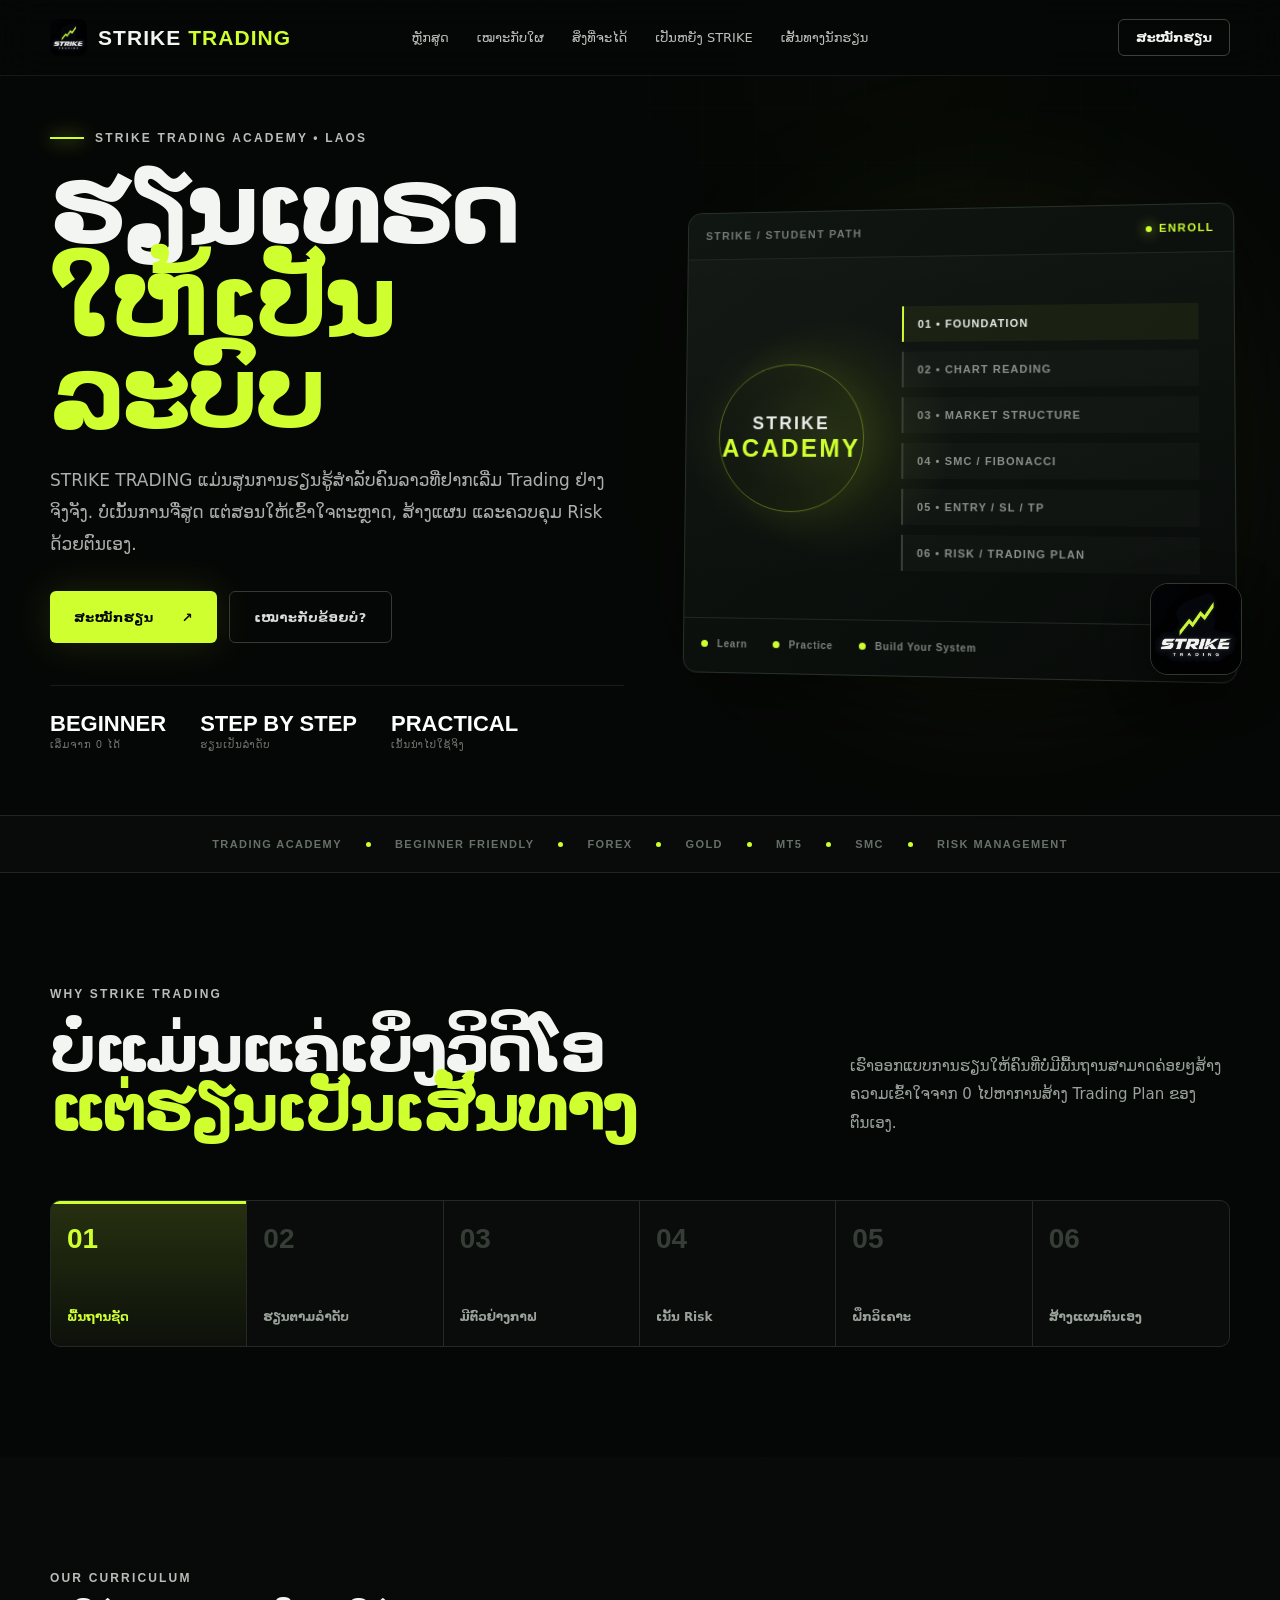
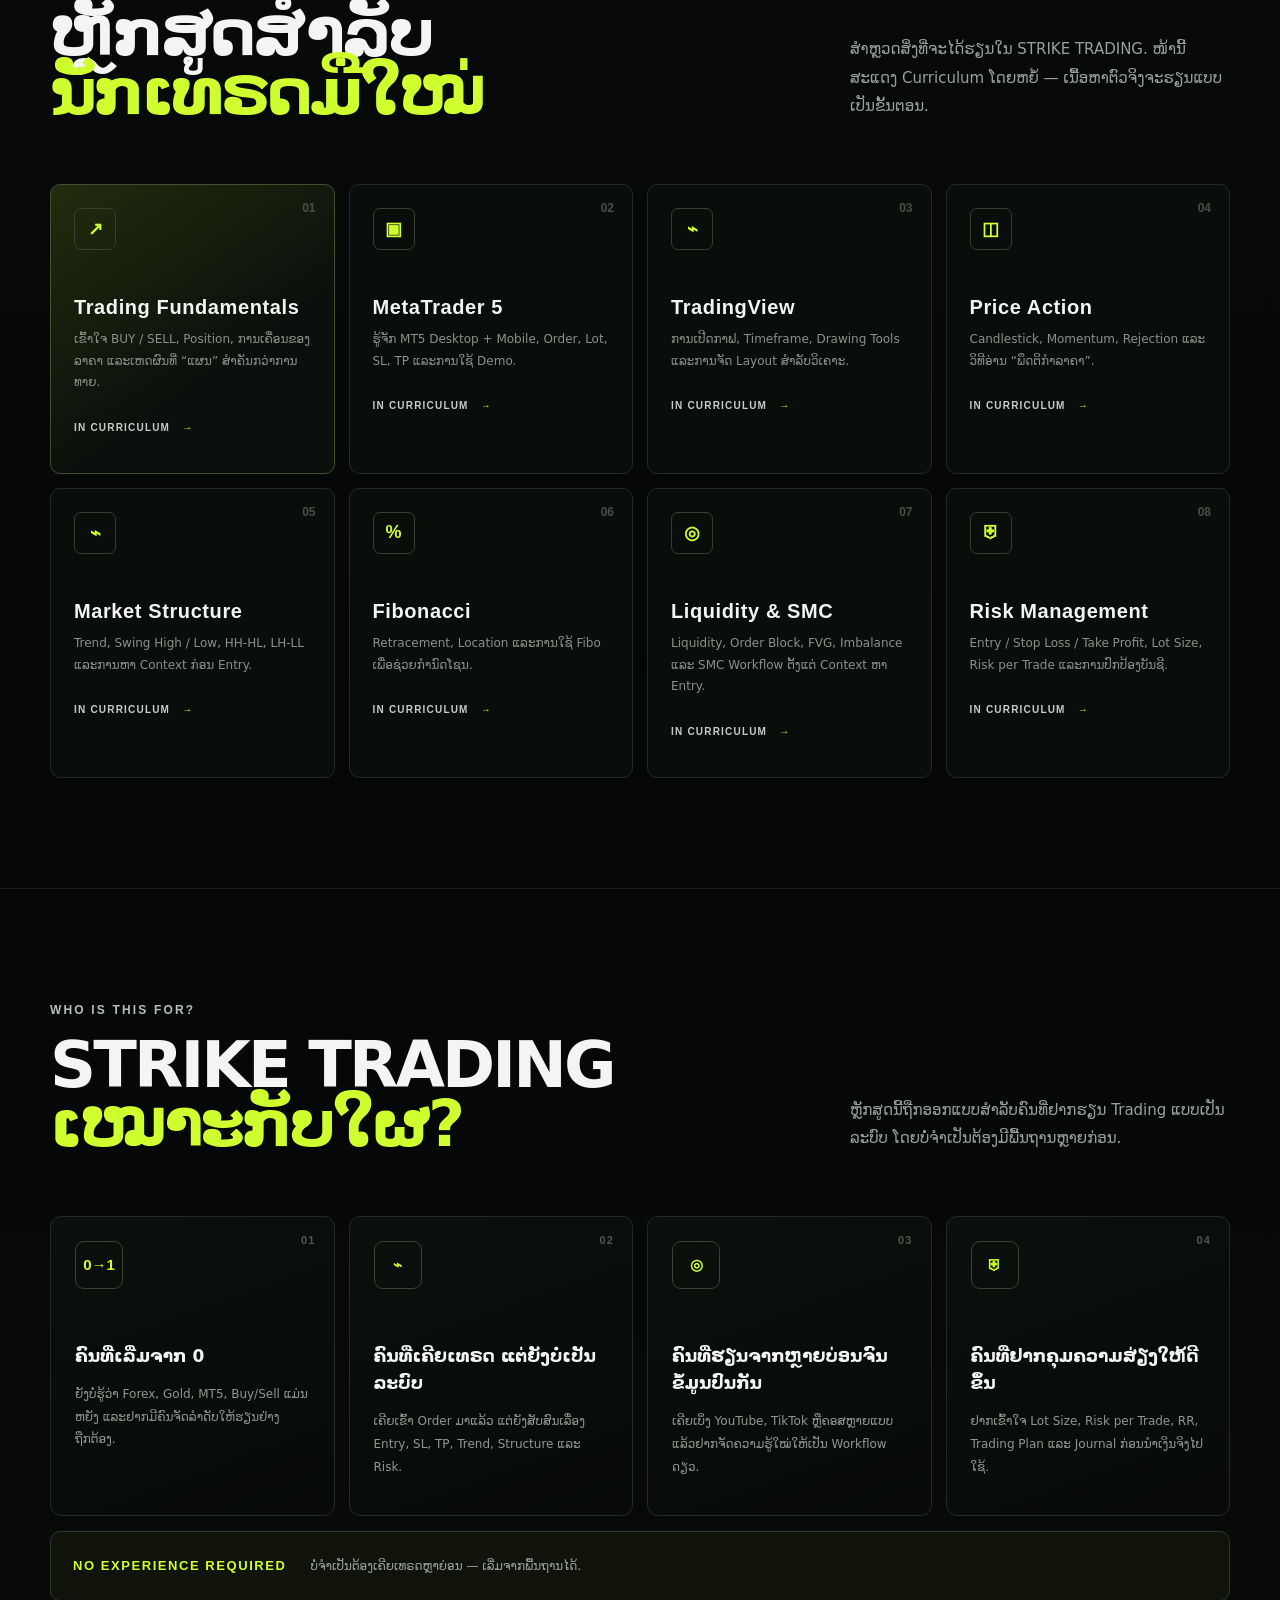
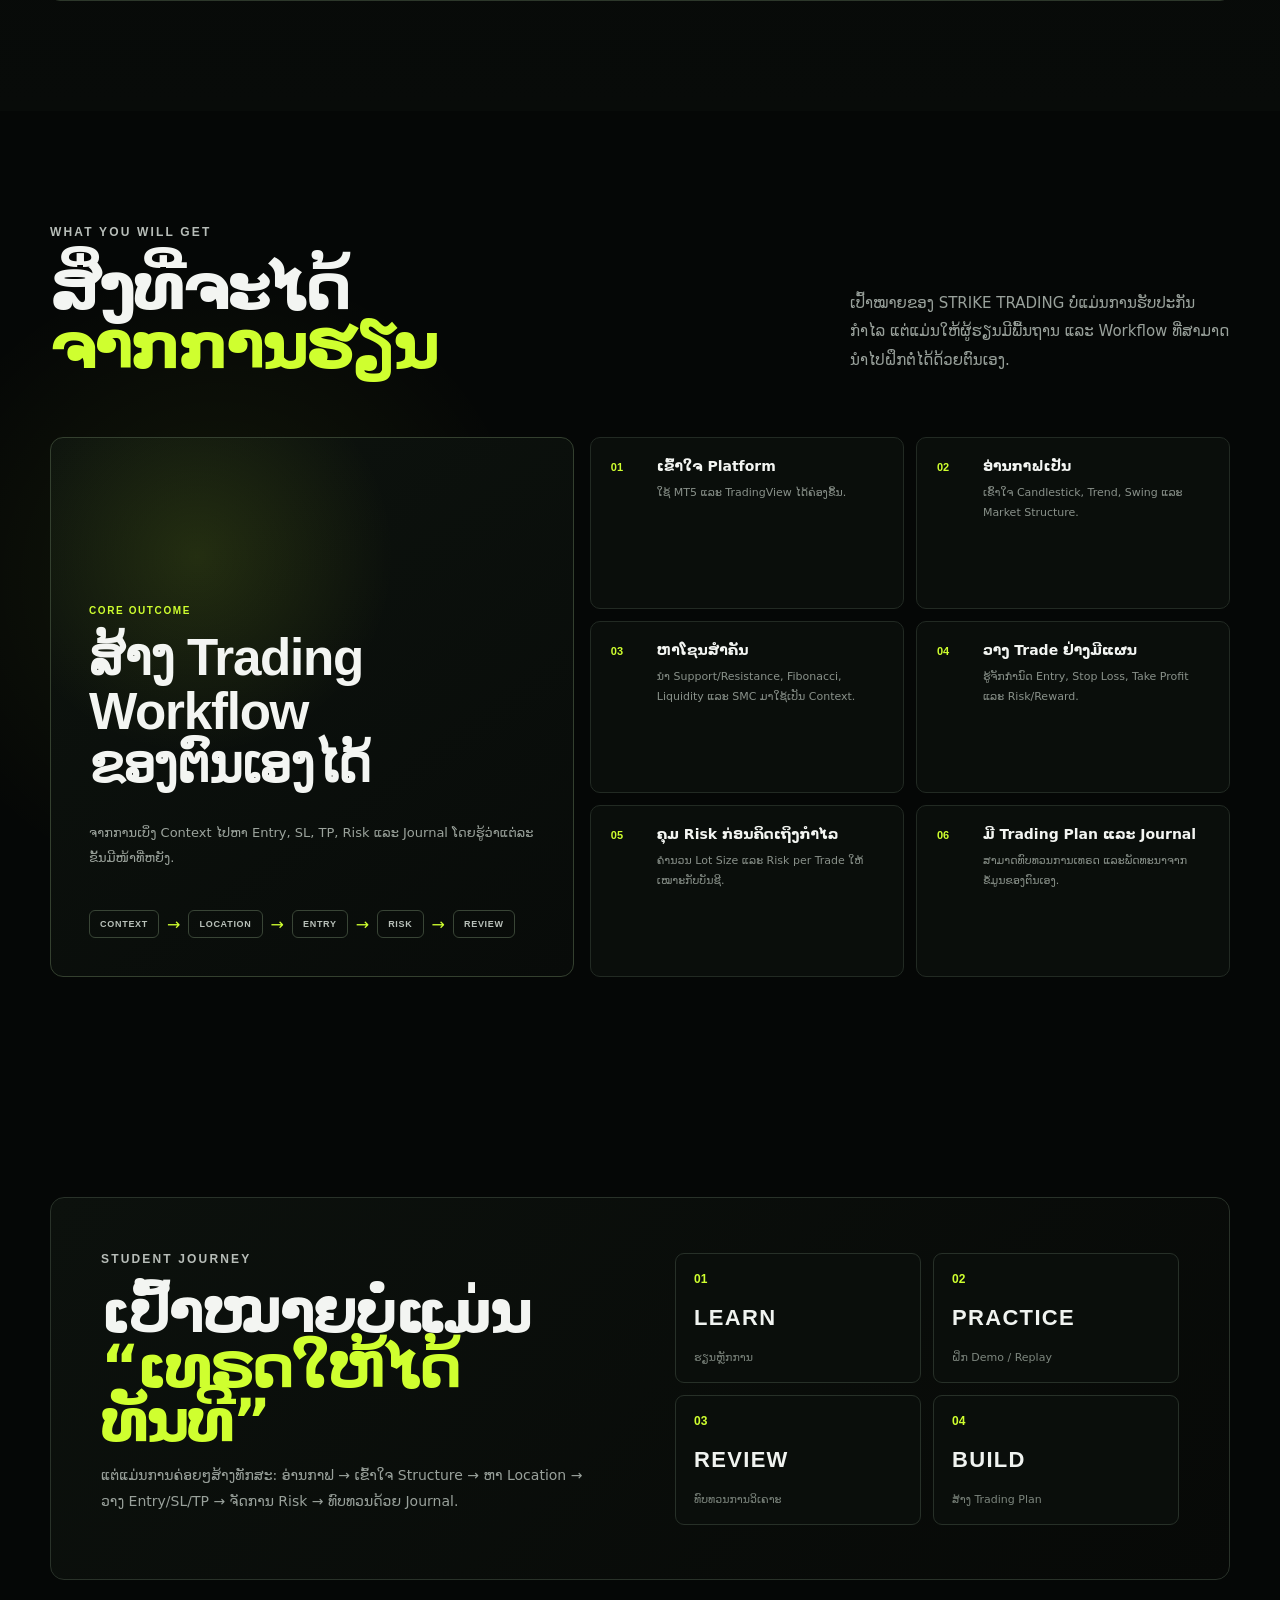
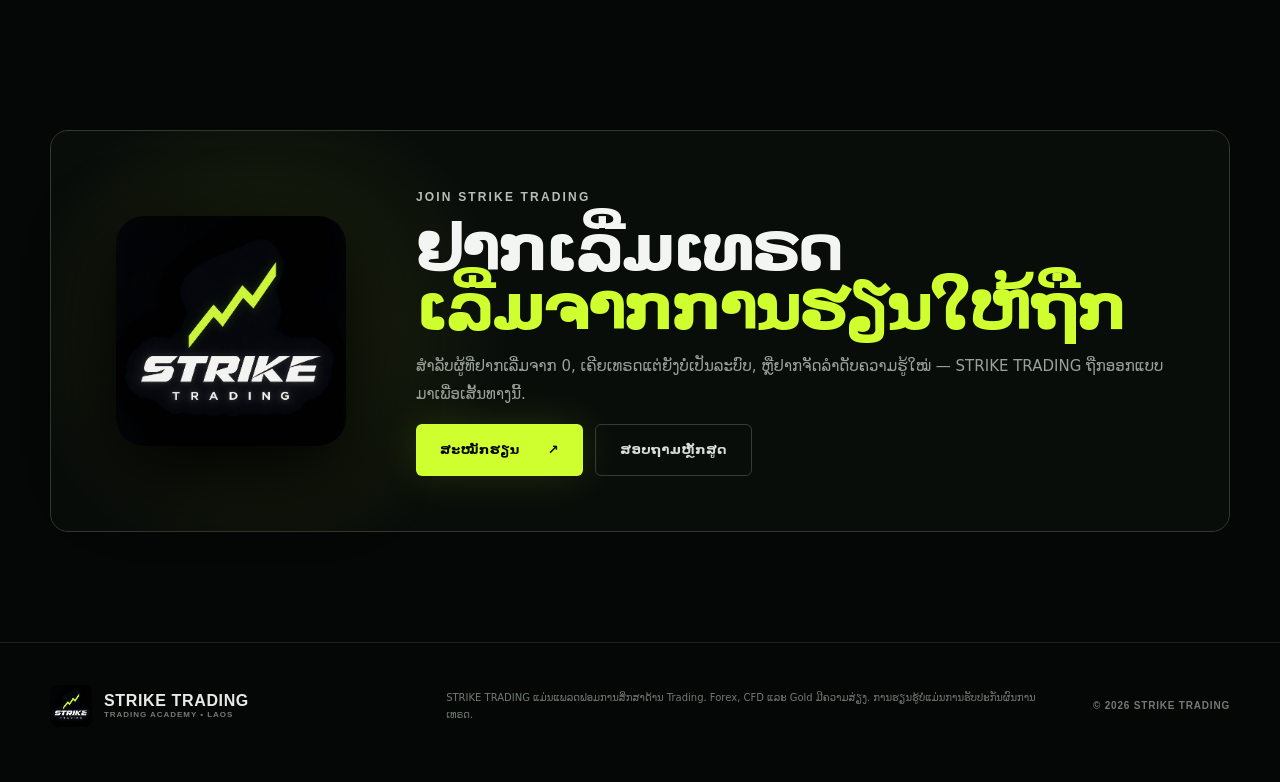
==== index.html @ db0f001c "Add files via upload" ====
<!doctype html>
<html lang="lo">
<head>
  <meta charset="utf-8" />
  <meta name="viewport" content="width=device-width, initial-scale=1" />
  <meta name="theme-color" content="#050706" />
  <title>STRIKE TRADING — Trading 101 Laos</title>
  <meta name="description" content="ຮຽນຮູ້ Trading, Forex, Gold, MT5, TradingView, Market Structure, Fibonacci, SMC ແລະ Risk Management ແບບເປັນຂັ້ນຕອນ." />
  <link rel="stylesheet" href="styles.css" />
</head>
<body>
  <div class="bg-grid"></div>

  <header class="site-header">
    <a class="brand" href="#top" aria-label="Strike Trading">
      <img src="assets/strike-trading-logo.jpg" alt="Strike Trading logo">
      <span>STRIKE <b>TRADING</b></span>
    </a>
    <nav>
      <a href="#courses">ຫຼັກສູດ</a>
      <a href="#forwho">ເໝາະກັບໃຜ</a>
      <a href="#benefits">ສິ່ງທີ່ຈະໄດ້</a>
      <a href="#why">ເປັນຫຍັງ STRIKE</a>
      <a href="#journey">ເສັ້ນທາງນັກຮຽນ</a>
    </nav>
    <a class="nav-cta" href="#join">ສະໝັກຮຽນ</a>
  </header>

  <main id="top">
    <section class="hero wrap">
      <div class="hero-copy">
        <div class="eyebrow"><span></span> STRIKE TRADING ACADEMY • LAOS</div>
        <h1>ຮຽນເທຣດ<br><strong>ໃຫ້ເປັນລະບົບ</strong></h1>
        <p class="lead">
          STRIKE TRADING ແມ່ນສູນການຮຽນຮູ້ສຳລັບຄົນລາວທີ່ຢາກເລີ່ມ Trading ຢ່າງຈິງຈັງ.
          ບໍ່ເນັ້ນການຈື່ສູດ ແຕ່ສອນໃຫ້ເຂົ້າໃຈຕະຫຼາດ, ສ້າງແຜນ ແລະຄວບຄຸມ Risk ດ້ວຍຕົນເອງ.
        </p>
        <div class="hero-actions">
          <a class="btn primary" href="#join">ສະໝັກຮຽນ <span>↗</span></a>
          <a class="btn ghost" href="#forwho">ເໝາະກັບຂ້ອຍບໍ?</a>
        </div>
        <div class="hero-meta">
          <div><b>BEGINNER</b><span>ເລີ່ມຈາກ 0 ໄດ້</span></div>
          <div><b>STEP BY STEP</b><span>ຮຽນເປັນລຳດັບ</span></div>
          <div><b>PRACTICAL</b><span>ເນັ້ນນຳໄປໃຊ້ຈິງ</span></div>
        </div>
      </div>

      <div class="hero-visual">
        <div class="glow"></div>
        <div class="terminal-card academy-card">
          <div class="terminal-top">
            <span>STRIKE / STUDENT PATH</span>
            <span class="live-dot">ENROLL</span>
          </div>
          <div class="academy-visual">
            <div class="academy-badge">STRIKE<br><b>ACADEMY</b></div>
            <div class="academy-path">
              <span>01 • FOUNDATION</span>
              <span>02 • CHART READING</span>
              <span>03 • MARKET STRUCTURE</span>
              <span>04 • SMC / FIBONACCI</span>
              <span>05 • ENTRY / SL / TP</span>
              <span>06 • RISK / TRADING PLAN</span>
            </div>
          </div>
          <div class="terminal-stats">
            <span><i></i> Learn</span>
            <span><i></i> Practice</span>
            <span><i></i> Build Your System</span>
          </div>
        </div>
        <img class="hero-logo" src="assets/strike-trading-logo.jpg" alt="">
      </div>
    </section>

    <section class="ticker"><div>TRADING ACADEMY</div><i></i><div>BEGINNER FRIENDLY</div><i></i><div>FOREX</div><i></i><div>GOLD</div><i></i><div>MT5</div><i></i><div>SMC</div><i></i><div>RISK MANAGEMENT</div></section>

    <section id="why" class="roadmap wrap section">
      <div class="section-head">
        <div>
          <span class="kicker">WHY STRIKE TRADING</span>
          <h2>ບໍ່ແມ່ນແຄ່ເບິ່ງວິດີໂອ<br><strong>ແຕ່ຮຽນເປັນເສັ້ນທາງ</strong></h2>
        </div>
        <p>ເຮົາອອກແບບການຮຽນໃຫ້ຄົນທີ່ບໍ່ມີພື້ນຖານສາມາດຄ່ອຍໆສ້າງຄວາມເຂົ້າໃຈຈາກ 0 ໄປຫາການສ້າງ Trading Plan ຂອງຕົນເອງ.</p>
      </div>
      <div class="roadmap-line">
        <div class="step active"><b>01</b><span>ພື້ນຖານຊັດ</span></div>
        <div class="step"><b>02</b><span>ຮຽນຕາມລຳດັບ</span></div>
        <div class="step"><b>03</b><span>ມີຕົວຢ່າງກາຟ</span></div>
        <div class="step"><b>04</b><span>ເນັ້ນ Risk</span></div>
        <div class="step"><b>05</b><span>ຝຶກວິເຄາະ</span></div>
        <div class="step"><b>06</b><span>ສ້າງແຜນຕົນເອງ</span></div>
      </div>
    </section>

    <section id="courses" class="learn section">
      <div class="wrap">
        <div class="section-head">
          <div>
            <span class="kicker">OUR CURRICULUM</span>
            <h2>ຫຼັກສູດສຳລັບ<br><strong>ນັກເທຣດມືໃໝ່</strong></h2>
          </div>
          <p>ສຳຫຼວດສິ່ງທີ່ຈະໄດ້ຮຽນໃນ STRIKE TRADING. ໜ້ານີ້ສະແດງ Curriculum ໂດຍຫຍໍ້ — ເນື້ອຫາຕົວຈິງຈະຮຽນແບບເປັນຂັ້ນຕອນ.</p>
        </div>

        <div class="lesson-grid">
          <article class="lesson featured">
            <span class="num">01</span>
            <div class="icon">↗</div>
            <h3>Trading Fundamentals</h3>
            <p>ເຂົ້າໃຈ BUY / SELL, Position, ການເຄື່ອນຂອງລາຄາ ແລະເຫດຜົນທີ່ “ແຜນ” ສຳຄັນກວ່າການທາຍ.</p>
            <a href="#">IN CURRICULUM <span>→</span></a>
          </article>
          <article class="lesson"><span class="num">02</span><div class="icon">▣</div><h3>MetaTrader 5</h3><p>ຮູ້ຈັກ MT5 Desktop + Mobile, Order, Lot, SL, TP ແລະການໃຊ້ Demo.</p><a href="#">IN CURRICULUM <span>→</span></a></article>
          <article class="lesson"><span class="num">03</span><div class="icon">⌁</div><h3>TradingView</h3><p>ການເປີດກາຟ, Timeframe, Drawing Tools ແລະການຈັດ Layout ສຳລັບວິເຄາະ.</p><a href="#">IN CURRICULUM <span>→</span></a></article>
          <article class="lesson"><span class="num">04</span><div class="icon">◫</div><h3>Price Action</h3><p>Candlestick, Momentum, Rejection ແລະວິທີອ່ານ “ພຶດຕິກຳລາຄາ”.</p><a href="#">IN CURRICULUM <span>→</span></a></article>
          <article class="lesson"><span class="num">05</span><div class="icon">⌁</div><h3>Market Structure</h3><p>Trend, Swing High / Low, HH-HL, LH-LL ແລະການຫາ Context ກ່ອນ Entry.</p><a href="#">IN CURRICULUM <span>→</span></a></article>
          <article class="lesson"><span class="num">06</span><div class="icon">%</div><h3>Fibonacci</h3><p>Retracement, Location ແລະການໃຊ້ Fibo ເພື່ອຊ່ວຍກຳນົດໂຊນ.</p><a href="#">IN CURRICULUM <span>→</span></a></article>
          <article class="lesson"><span class="num">07</span><div class="icon">◎</div><h3>Liquidity & SMC</h3><p>Liquidity, Order Block, FVG, Imbalance ແລະ SMC Workflow ຕັ້ງແຕ່ Context ຫາ Entry.</p><a href="#">IN CURRICULUM <span>→</span></a></article>
          <article class="lesson"><span class="num">08</span><div class="icon">⛨</div><h3>Risk Management</h3><p>Entry / Stop Loss / Take Profit, Lot Size, Risk per Trade ແລະການປົກປ້ອງບັນຊີ.</p><a href="#">IN CURRICULUM <span>→</span></a></article>
        </div>
      </div>
    </section>

    
    <section id="forwho" class="audience section">
      <div class="wrap">
        <div class="section-head">
          <div>
            <span class="kicker">WHO IS THIS FOR?</span>
            <h2>STRIKE TRADING<br><strong>ເໝາະກັບໃຜ?</strong></h2>
          </div>
          <p>
            ຫຼັກສູດນີ້ຖືກອອກແບບສຳລັບຄົນທີ່ຢາກຮຽນ Trading ແບບເປັນລະບົບ
            ໂດຍບໍ່ຈຳເປັນຕ້ອງມີພື້ນຖານຫຼາຍກ່ອນ.
          </p>
        </div>

        <div class="audience-grid">
          <article class="audience-card">
            <span class="audience-no">01</span>
            <div class="audience-icon">0→1</div>
            <h3>ຄົນທີ່ເລີ່ມຈາກ 0</h3>
            <p>ຍັງບໍ່ຮູ້ວ່າ Forex, Gold, MT5, Buy/Sell ແມ່ນຫຍັງ ແລະຢາກມີຄົນຈັດລຳດັບໃຫ້ຮຽນຢ່າງຖືກຕ້ອງ.</p>
          </article>

          <article class="audience-card">
            <span class="audience-no">02</span>
            <div class="audience-icon">⌁</div>
            <h3>ຄົນທີ່ເຄີຍເທຣດ ແຕ່ຍັງບໍ່ເປັນລະບົບ</h3>
            <p>ເຄີຍເຂົ້າ Order ມາແລ້ວ ແຕ່ຍັງສັບສົນເລື່ອງ Entry, SL, TP, Trend, Structure ແລະ Risk.</p>
          </article>

          <article class="audience-card">
            <span class="audience-no">03</span>
            <div class="audience-icon">◎</div>
            <h3>ຄົນທີ່ຮຽນຈາກຫຼາຍບ່ອນຈົນຂໍ້ມູນປົນກັນ</h3>
            <p>ເຄີຍເບິ່ງ YouTube, TikTok ຫຼືຄອສຫຼາຍແບບ ແລ້ວຢາກຈັດຄວາມຮູ້ໃໝ່ໃຫ້ເປັນ Workflow ດຽວ.</p>
          </article>

          <article class="audience-card">
            <span class="audience-no">04</span>
            <div class="audience-icon">⛨</div>
            <h3>ຄົນທີ່ຢາກຄຸມຄວາມສ່ຽງໃຫ້ດີຂຶ້ນ</h3>
            <p>ຢາກເຂົ້າໃຈ Lot Size, Risk per Trade, RR, Trading Plan ແລະ Journal ກ່ອນນຳເງິນຈິງໄປໃຊ້.</p>
          </article>
        </div>

        <div class="audience-note">
          <b>NO EXPERIENCE REQUIRED</b>
          <span>ບໍ່ຈຳເປັນຕ້ອງເຄີຍເທຣດຫຼາຍ່ອນ — ເລີ່ມຈາກພື້ນຖານໄດ້.</span>
        </div>
      </div>
    </section>

    <section id="benefits" class="benefits section">
      <div class="wrap">
        <div class="section-head">
          <div>
            <span class="kicker">WHAT YOU WILL GET</span>
            <h2>ສິ່ງທີ່ຈະໄດ້<br><strong>ຈາກການຮຽນ</strong></h2>
          </div>
          <p>
            ເປົ້າໝາຍຂອງ STRIKE TRADING ບໍ່ແມ່ນການຮັບປະກັນກຳໄລ
            ແຕ່ແມ່ນໃຫ້ຜູ້ຮຽນມີພື້ນຖານ ແລະ Workflow ທີ່ສາມາດນຳໄປຝຶກຕໍ່ໄດ້ດ້ວຍຕົນເອງ.
          </p>
        </div>

        <div class="benefit-layout">
          <div class="benefit-main">
            <span class="benefit-label">CORE OUTCOME</span>
            <h3>ສ້າງ Trading Workflow<br>ຂອງຕົນເອງໄດ້</h3>
            <p>ຈາກການເບິ່ງ Context ໄປຫາ Entry, SL, TP, Risk ແລະ Journal ໂດຍຮູ້ວ່າແຕ່ລະຂັ້ນມີໜ້າທີ່ຫຍັງ.</p>
            <div class="benefit-flow">
              <span>CONTEXT</span><i>→</i><span>LOCATION</span><i>→</i><span>ENTRY</span><i>→</i><span>RISK</span><i>→</i><span>REVIEW</span>
            </div>
          </div>

          <div class="benefit-list">
            <div class="benefit-item">
              <b>01</b>
              <div><h4>ເຂົ້າໃຈ Platform</h4><p>ໃຊ້ MT5 ແລະ TradingView ໄດ້ຄ່ອງຂຶ້ນ.</p></div>
            </div>
            <div class="benefit-item">
              <b>02</b>
              <div><h4>ອ່ານກາຟເປັນ</h4><p>ເຂົ້າໃຈ Candlestick, Trend, Swing ແລະ Market Structure.</p></div>
            </div>
            <div class="benefit-item">
              <b>03</b>
              <div><h4>ຫາໂຊນສຳຄັນ</h4><p>ນຳ Support/Resistance, Fibonacci, Liquidity ແລະ SMC ມາໃຊ້ເປັນ Context.</p></div>
            </div>
            <div class="benefit-item">
              <b>04</b>
              <div><h4>ວາງ Trade ຢ່າງມີແຜນ</h4><p>ຮູ້ຈັກກຳນົດ Entry, Stop Loss, Take Profit ແລະ Risk/Reward.</p></div>
            </div>
            <div class="benefit-item">
              <b>05</b>
              <div><h4>ຄຸມ Risk ກ່ອນຄິດເຖິງກຳໄລ</h4><p>ຄຳນວນ Lot Size ແລະ Risk per Trade ໃຫ້ເໝາະກັບບັນຊີ.</p></div>
            </div>
            <div class="benefit-item">
              <b>06</b>
              <div><h4>ມີ Trading Plan ແລະ Journal</h4><p>ສາມາດທົບທວນການເທຣດ ແລະພັດທະນາຈາກຂໍ້ມູນຂອງຕົນເອງ.</p></div>
            </div>
          </div>
        </div>
      </div>
    </section>

<section id="journey" class="risk section">
      <div class="wrap">
        <div class="risk-card">
          <div>
            <span class="kicker">STUDENT JOURNEY</span>
            <h2>ເປົ້າໝາຍບໍ່ແມ່ນ<br><strong>“ເທຣດໃຫ້ໄດ້ທັນທີ”</strong></h2>
            <p class="journey-text">ແຕ່ແມ່ນການຄ່ອຍໆສ້າງທັກສະ: ອ່ານກາຟ → ເຂົ້າໃຈ Structure → ຫາ Location → ວາງ Entry/SL/TP → ຈັດການ Risk → ທົບທວນດ້ວຍ Journal.</p>
          </div>
          <div class="student-flow">
            <div><b>01</b><span>LEARN</span><small>ຮຽນຫຼັກການ</small></div>
            <div><b>02</b><span>PRACTICE</span><small>ຝຶກ Demo / Replay</small></div>
            <div><b>03</b><span>REVIEW</span><small>ທົບທວນການວິເຄາະ</small></div>
            <div><b>04</b><span>BUILD</span><small>ສ້າງ Trading Plan</small></div>
          </div>
        </div>
      </div>
    </section>

    <section id="join" class="cta section">
      <div class="wrap cta-inner">
        <img src="assets/strike-trading-logo.jpg" alt="Strike Trading logo">
        <div>
          <span class="kicker">JOIN STRIKE TRADING</span>
          <h2>ຢາກເລີ່ມເທຣດ<br><strong>ເລີ່ມຈາກການຮຽນໃຫ້ຖືກ</strong></h2>
          <p>ສຳລັບຜູ້ທີ່ຢາກເລີ່ມຈາກ 0, ເຄີຍເທຣດແຕ່ຍັງບໍ່ເປັນລະບົບ, ຫຼືຢາກຈັດລຳດັບຄວາມຮູ້ໃໝ່ — STRIKE TRADING ຖືກອອກແບບມາເພື່ອເສັ້ນທາງນີ້.</p>
          <div class="hero-actions">
            <a class="btn primary" href="#">ສະໝັກຮຽນ <span>↗</span></a>
            <a class="btn ghost" href="#">ສອບຖາມຫຼັກສູດ</a>
          </div>
        </div>
      </div>
    </section>
  </main>

  <footer>
    <div class="wrap footer-grid">
      <div class="foot-brand"><img src="assets/strike-trading-logo.jpg" alt=""><div><b>STRIKE TRADING</b><span>TRADING ACADEMY • LAOS</span></div></div>
      <p>STRIKE TRADING ແມ່ນແພລດຟອມການສຶກສາດ້ານ Trading. Forex, CFD ແລະ Gold ມີຄວາມສ່ຽງ. ການຮຽນຮູ້ບໍ່ແມ່ນການຮັບປະກັນຜົນການເທຣດ.</p>
      <span class="copyright">© 2026 STRIKE TRADING</span>
    </div>
  </footer>
</body>
</html>
---- styles.css ----
:root{
  --bg:#050706; --bg2:#0a0d0b; --panel:#0d120f; --line:#1e271f;
  --lime:#cfff2f; --lime2:#aeea14; --text:#f3f5f2; --muted:#99a19b;
  --max:1180px;
}
*{box-sizing:border-box}
html{scroll-behavior:smooth}
body{margin:0;background:var(--bg);color:var(--text);font-family:"Noto Sans Lao",system-ui,sans-serif;overflow-x:hidden}
a{color:inherit;text-decoration:none}
.wrap{width:min(var(--max),calc(100% - 44px));margin:auto}
.bg-grid{position:fixed;inset:0;pointer-events:none;opacity:.12;background-image:linear-gradient(rgba(207,255,47,.08) 1px,transparent 1px),linear-gradient(90deg,rgba(207,255,47,.08) 1px,transparent 1px);background-size:54px 54px;mask-image:linear-gradient(to bottom,#000,transparent 80%);z-index:-2}
.bg-grid:after{content:"";position:absolute;inset:0;background:radial-gradient(circle at 70% 10%,rgba(207,255,47,.13),transparent 27%),radial-gradient(circle at 20% 55%,rgba(207,255,47,.07),transparent 25%)}

.site-header{height:76px;position:sticky;top:0;z-index:20;display:grid;grid-template-columns:1fr auto 1fr;align-items:center;padding:0 max(24px,calc((100vw - var(--max))/2));border-bottom:1px solid rgba(255,255,255,.07);background:rgba(5,7,6,.86);backdrop-filter:blur(18px)}
.brand{display:flex;align-items:center;gap:11px;font-family:Rajdhani,sans-serif;font-size:21px;font-weight:700;letter-spacing:.05em}
.brand img{width:37px;height:37px;border-radius:8px;object-fit:cover}
.brand b{color:var(--lime)}
nav{display:flex;gap:28px;font-size:13px;color:#bbc1bc}
nav a:hover{color:var(--lime)}
.nav-cta{justify-self:end;padding:10px 17px;border:1px solid #394238;border-radius:6px;font-size:13px;font-weight:700}
.nav-cta:hover{border-color:var(--lime);color:var(--lime)}

.hero{min-height:720px;display:grid;grid-template-columns:1.02fr .98fr;align-items:center;gap:54px;padding-top:55px;padding-bottom:65px}
.eyebrow,.kicker{font-family:Rajdhani,sans-serif;letter-spacing:.18em;font-size:12px;font-weight:700;color:#b7bdb8}
.eyebrow{display:flex;align-items:center;gap:11px}
.eyebrow span{width:34px;height:2px;background:var(--lime);box-shadow:0 0 18px var(--lime)}
.hero h1,.section h2{margin:18px 0 14px;line-height:.92;letter-spacing:-.045em}
.hero h1{font-size:clamp(62px,7.8vw,112px);font-weight:800}
.hero h1 em{font-style:normal;color:var(--lime)}
.hero h1 strong,.section h2 strong{color:var(--lime);font-weight:800}
.lead{max-width:650px;color:#aab0ab;font-size:17px;line-height:1.9;margin:25px 0 31px}
.hero-actions{display:flex;gap:12px;flex-wrap:wrap}
.btn{display:inline-flex;align-items:center;justify-content:center;gap:28px;height:52px;padding:0 24px;border-radius:6px;font-size:13px;font-weight:800;letter-spacing:.04em}
.btn.primary{background:var(--lime);color:#070807;box-shadow:0 0 40px rgba(207,255,47,.13)}
.btn.primary:hover{background:#ddff65}
.btn.ghost{border:1px solid #333b35;color:#d9dcda}
.hero-meta{display:flex;gap:34px;margin-top:42px;padding-top:25px;border-top:1px solid rgba(255,255,255,.08)}
.hero-meta div{display:flex;flex-direction:column;gap:2px}
.hero-meta b{font-family:Rajdhani,sans-serif;font-size:22px;color:white}
.hero-meta span{font-size:10px;letter-spacing:.1em;color:#6f7871;text-transform:uppercase}

.hero-visual{position:relative;min-height:520px;display:flex;align-items:center}
.glow{position:absolute;width:390px;height:390px;background:rgba(207,255,47,.12);filter:blur(100px);border-radius:50%;right:7%;top:13%}
.terminal-card{position:relative;z-index:2;width:100%;border:1px solid #273028;border-radius:14px;background:linear-gradient(145deg,rgba(16,22,18,.96),rgba(7,10,8,.98));box-shadow:0 28px 80px rgba(0,0,0,.48);overflow:hidden;transform:perspective(1000px) rotateY(-5deg) rotateX(2deg)}
.terminal-top{height:48px;display:flex;justify-content:space-between;align-items:center;padding:0 18px;border-bottom:1px solid #20271f;font:600 11px/1 Rajdhani,sans-serif;letter-spacing:.13em;color:#717b73}
.live-dot{color:var(--lime)}
.live-dot:before{content:"";display:inline-block;width:6px;height:6px;border-radius:50%;background:var(--lime);margin-right:7px;box-shadow:0 0 13px var(--lime)}
.chart{height:360px;position:relative;background-image:linear-gradient(rgba(255,255,255,.035) 1px,transparent 1px),linear-gradient(90deg,rgba(255,255,255,.035) 1px,transparent 1px);background-size:55px 55px}
.chart svg{position:absolute;inset:28px 20px 25px;width:calc(100% - 40px);height:calc(100% - 53px)}
.chart .line{fill:none;stroke:var(--lime);stroke-width:5;filter:drop-shadow(0 0 8px rgba(207,255,47,.35))}
.chart .area{fill:url(#area)}
.chart-label{position:absolute;font:700 9px Rajdhani,sans-serif;letter-spacing:.1em;color:#8c968e;border:1px solid #303931;background:#0a0e0b;padding:6px 8px;border-radius:4px}
.l1{left:12%;bottom:22%}.l2{left:53%;top:44%}.l3{right:9%;top:19%}
.terminal-stats{height:52px;border-top:1px solid #20271f;display:flex;align-items:center;gap:26px;padding:0 18px;font:600 10px Rajdhani,sans-serif;color:#7b857c;letter-spacing:.08em}
.terminal-stats i{display:inline-block;width:7px;height:7px;border-radius:50%;background:var(--lime);margin-right:6px}
.hero-logo{position:absolute;width:92px;height:92px;object-fit:cover;border-radius:18px;right:-12px;bottom:26px;z-index:3;border:1px solid #303930;box-shadow:0 16px 45px rgba(0,0,0,.45)}

.ticker{height:58px;border-top:1px solid #1f261f;border-bottom:1px solid #1f261f;background:#080b09;display:flex;align-items:center;justify-content:center;gap:24px;color:#677068;font:700 11px Rajdhani,sans-serif;letter-spacing:.13em;white-space:nowrap;overflow:hidden}
.ticker i{width:5px;height:5px;border-radius:50%;background:var(--lime)}

.section{padding:110px 0}
.section-head{display:grid;grid-template-columns:1fr 380px;gap:60px;align-items:end;margin-bottom:48px}
.section h2{font-size:clamp(42px,5vw,68px);font-weight:700}
.section-head p,.future-copy p,.cta p{color:#99a19b;line-height:1.9;font-size:15px}
.roadmap-line{display:grid;grid-template-columns:repeat(6,1fr);border:1px solid #222a23;border-radius:10px;overflow:hidden;background:#090c0a}
.step{min-height:145px;padding:22px 16px;border-right:1px solid #222a23;display:flex;flex-direction:column;justify-content:space-between}
.step:last-child{border-right:0}.step b{font:700 28px Rajdhani,sans-serif;color:#353d36}.step span{font-size:12px;font-weight:700;color:#9aa29b}.step.active{background:linear-gradient(180deg,rgba(207,255,47,.15),rgba(207,255,47,.02));box-shadow:inset 0 3px 0 var(--lime)}.step.active b,.step.active span{color:var(--lime)}

.learn{background:linear-gradient(180deg,#070a08,#050706)}
.lesson-grid{display:grid;grid-template-columns:repeat(4,1fr);gap:14px}
.lesson{position:relative;min-height:290px;padding:23px;border:1px solid #222a23;border-radius:10px;background:#0a0e0b;transition:.25s ease;overflow:hidden}
.lesson:hover{transform:translateY(-4px);border-color:#4c5c42}
.lesson.featured{background:linear-gradient(145deg,rgba(207,255,47,.14),#0b100c 62%);border-color:#41512f}
.lesson .num{position:absolute;right:18px;top:16px;font:700 12px Rajdhani,sans-serif;color:#465047}
.lesson .icon{width:42px;height:42px;border:1px solid #354032;border-radius:7px;display:grid;place-items:center;color:var(--lime);font:700 18px Rajdhani,sans-serif;margin-bottom:46px}
.lesson h3{font:700 20px Rajdhani,sans-serif;letter-spacing:.03em;margin:0 0 10px}
.lesson p{font-size:12px;line-height:1.8;color:#89918a;margin:0 0 22px}
.lesson a{font:700 10px Rajdhani,sans-serif;letter-spacing:.12em;color:#c8ccc9}
.lesson a span{color:var(--lime);margin-left:8px}

.future{border-top:1px solid #192019;border-bottom:1px solid #192019;background:radial-gradient(circle at 75% 50%,rgba(207,255,47,.08),transparent 30%)}
.future-grid{display:grid;grid-template-columns:.9fr 1.1fr;gap:75px;align-items:center}
.future-copy h2{font-size:clamp(54px,6vw,84px)}
.future-chips{display:flex;gap:8px;flex-wrap:wrap;margin-top:30px}
.future-chips span{font:600 11px Rajdhani,sans-serif;letter-spacing:.08em;color:#b9c1ba;border:1px solid #2a322b;border-radius:100px;padding:8px 12px}
.ai-panel{border:1px solid #2a342a;border-radius:14px;background:#090d0a;box-shadow:0 30px 90px #000;overflow:hidden}
.ai-top{height:47px;padding:0 16px;display:flex;align-items:center;justify-content:space-between;border-bottom:1px solid #222a23;font:700 10px Rajdhani,sans-serif;letter-spacing:.11em;color:#758076}
.pulse{width:8px;height:8px;border-radius:50%;background:var(--lime);box-shadow:0 0 18px var(--lime)}
.ai-core{height:320px;position:relative;display:grid;place-items:center;overflow:hidden}
.ring{position:absolute;border:1px solid rgba(207,255,47,.26);border-radius:50%}.r1{width:110px;height:110px}.r2{width:190px;height:190px}.r3{width:280px;height:280px}
.ai-core:before,.ai-core:after{content:"";position:absolute;background:linear-gradient(90deg,transparent,rgba(207,255,47,.25),transparent);height:1px;width:100%}
.ai-core:after{transform:rotate(90deg)}
.bolt{width:74px;height:74px;border-radius:16px;background:var(--lime);color:#070807;display:grid;place-items:center;font:900 42px Rajdhani,sans-serif;box-shadow:0 0 60px rgba(207,255,47,.26)}
.ai-feed{border-top:1px solid #222a23;padding:8px 16px}
.ai-feed p{display:grid;grid-template-columns:35px 1fr auto;margin:0;padding:10px 0;border-bottom:1px solid #171d18;font:700 10px Rajdhani,sans-serif;letter-spacing:.08em;color:#8a948c}.ai-feed p:last-child{border-bottom:0}.ai-feed b{color:var(--lime)}.ai-feed span{color:#5d665f}

.risk-card{border:1px solid #293229;border-radius:14px;padding:50px;display:grid;grid-template-columns:1fr 1fr;gap:70px;align-items:center;background:linear-gradient(135deg,#0c110d,#070907)}
.risk-card h2{font-size:clamp(42px,4.6vw,66px)}
.risk-bars{display:flex;flex-direction:column;gap:22px}
.risk-bars div{display:grid;grid-template-columns:95px 1fr;gap:16px;align-items:center;font:700 11px Rajdhani,sans-serif;letter-spacing:.12em;color:#79817a}
.risk-bars i{display:block;height:7px;background:#1b231c;border-radius:20px;position:relative;overflow:hidden}
.risk-bars i:after{content:"";position:absolute;inset:0 auto 0 0;width:var(--w);background:var(--lime);box-shadow:0 0 16px rgba(207,255,47,.35)}

.cta{padding-top:40px}
.cta-inner{border:1px solid #303a2d;border-radius:18px;min-height:390px;padding:55px 65px;display:grid;grid-template-columns:240px 1fr;gap:60px;align-items:center;background:radial-gradient(circle at 18% 50%,rgba(207,255,47,.12),transparent 25%),#090d0a}
.cta-inner img{width:230px;height:230px;object-fit:cover;border-radius:28px;box-shadow:0 25px 80px #000}
.cta h2{font-size:clamp(44px,5vw,70px);margin-top:14px}

footer{border-top:1px solid #1d241e;padding:42px 0 55px;color:#717a73}
.footer-grid{display:grid;grid-template-columns:1fr 1.7fr auto;gap:38px;align-items:center}
.foot-brand{display:flex;gap:12px;align-items:center}.foot-brand img{width:42px;height:42px;border-radius:8px;object-fit:cover}.foot-brand div{display:flex;flex-direction:column}.foot-brand b{font:700 16px Rajdhani,sans-serif;color:#e7eae7;letter-spacing:.04em}.foot-brand span{font:600 8px Rajdhani,sans-serif;letter-spacing:.12em}
footer p{font-size:10px;line-height:1.7;margin:0}.copyright{font:600 10px Rajdhani,sans-serif;letter-spacing:.08em;white-space:nowrap}

@media(max-width:980px){
  .site-header{grid-template-columns:1fr auto}nav{display:none}
  .hero{grid-template-columns:1fr;padding-top:85px}.hero-visual{min-height:470px}
  .section-head{grid-template-columns:1fr}.roadmap-line{grid-template-columns:repeat(3,1fr)}
  .step:nth-child(3){border-right:0}.step:nth-child(-n+3){border-bottom:1px solid #222a23}
  .lesson-grid{grid-template-columns:repeat(2,1fr)}
  .future-grid,.risk-card{grid-template-columns:1fr}
  .footer-grid{grid-template-columns:1fr}
}
@media(max-width:620px){
  .wrap{width:min(100% - 28px,var(--max))}
  .site-header{height:66px;padding:0 14px}.brand span{font-size:17px}.nav-cta{font-size:11px;padding:8px 11px}
  .hero{min-height:auto;padding-top:65px;gap:25px}.hero h1{font-size:58px}.lead{font-size:14px}.hero-meta{gap:20px}
  .hero-visual{min-height:390px}.terminal-card{transform:none}.chart{height:280px}.hero-logo{right:-4px;width:72px;height:72px}
  .ticker{justify-content:flex-start;padding-left:18px}
  .section{padding:78px 0}.section h2{font-size:42px}.section-head{gap:12px}
  .roadmap-line{grid-template-columns:repeat(2,1fr)}.step{min-height:110px}.step:nth-child(2n){border-right:0}.step:nth-child(-n+4){border-bottom:1px solid #222a23}
  .lesson-grid{grid-template-columns:1fr}.lesson{min-height:250px}
  .future-grid{gap:35px}.ai-core{height:260px}
  .risk-card{padding:28px 22px;gap:35px}.risk-bars div{grid-template-columns:80px 1fr}
  .cta-inner{grid-template-columns:1fr;padding:28px}.cta-inner img{width:150px;height:150px}
}


/* V3 — Academy / School positioning */
.academy-card{min-height:470px}
.academy-visual{min-height:365px;padding:34px;display:grid;grid-template-columns:160px 1fr;gap:28px;align-items:center;background:
radial-gradient(circle at 28% 50%,rgba(207,255,47,.12),transparent 28%),
linear-gradient(180deg,rgba(255,255,255,.015),transparent)}
.academy-badge{width:150px;height:150px;border-radius:50%;display:grid;place-content:center;text-align:center;
border:1px solid rgba(207,255,47,.35);box-shadow:0 0 50px rgba(207,255,47,.09),inset 0 0 35px rgba(207,255,47,.04);
font:700 18px Rajdhani,sans-serif;letter-spacing:.13em;color:#e9ede9}
.academy-badge b{font-size:25px;color:var(--lime)}
.academy-path{display:flex;flex-direction:column;gap:10px}
.academy-path span{padding:12px 14px;border-left:2px solid #344034;background:rgba(255,255,255,.018);
font:700 11px Rajdhani,sans-serif;letter-spacing:.1em;color:#879087}
.academy-path span:first-child,.academy-path span:hover{border-left-color:var(--lime);color:#e8ece8;background:rgba(207,255,47,.055)}
.journey-text{max-width:590px;color:#99a19b;line-height:1.9;font-size:14px}
.student-flow{display:grid;grid-template-columns:repeat(2,1fr);gap:12px}
.student-flow div{min-height:130px;border:1px solid #273028;border-radius:9px;background:#0a0e0b;padding:18px;display:flex;flex-direction:column;justify-content:space-between}
.student-flow b{font:700 12px Rajdhani,sans-serif;color:var(--lime)}
.student-flow span{font:700 22px Rajdhani,sans-serif;letter-spacing:.06em;color:#f0f3f0}
.student-flow small{font-size:11px;color:#7d867e}
@media(max-width:620px){
  .academy-visual{grid-template-columns:1fr;padding:24px}
  .academy-badge{width:120px;height:120px;margin:auto}
  .student-flow{grid-template-columns:1fr 1fr}
}


/* V4 — Audience + Benefits */
.audience{
  background:linear-gradient(180deg,#050706,#080b09);
  border-top:1px solid #171d18;
}
.audience-grid{
  display:grid;
  grid-template-columns:repeat(4,1fr);
  gap:14px;
}
.audience-card{
  min-height:300px;
  position:relative;
  padding:24px;
  border:1px solid #232c24;
  border-radius:11px;
  background:linear-gradient(160deg,#0b100c,#080b09);
  transition:.25s ease;
}
.audience-card:hover{
  transform:translateY(-4px);
  border-color:#46563e;
  background:linear-gradient(160deg,rgba(207,255,47,.08),#090d0a 55%);
}
.audience-no{
  position:absolute;
  top:17px;
  right:18px;
  font:700 11px Rajdhani,sans-serif;
  letter-spacing:.1em;
  color:#4e584f;
}
.audience-icon{
  width:48px;
  height:48px;
  display:grid;
  place-items:center;
  border:1px solid #374334;
  border-radius:9px;
  color:var(--lime);
  font:700 15px Rajdhani,sans-serif;
  margin-bottom:54px;
}
.audience-card h3{
  margin:0 0 13px;
  font-size:17px;
  line-height:1.6;
}
.audience-card p{
  margin:0;
  color:#8f9890;
  font-size:12px;
  line-height:1.9;
}
.audience-note{
  margin-top:15px;
  min-height:70px;
  border:1px solid #2d382b;
  border-radius:10px;
  padding:17px 22px;
  display:flex;
  align-items:center;
  gap:24px;
  background:rgba(207,255,47,.035);
}
.audience-note b{
  flex:0 0 auto;
  font:700 13px Rajdhani,sans-serif;
  letter-spacing:.12em;
  color:var(--lime);
}
.audience-note span{
  font-size:12px;
  color:#9ca49d;
}

.benefits{
  background:
    radial-gradient(circle at 17% 48%,rgba(207,255,47,.065),transparent 27%),
    #050706;
}
.benefit-layout{
  display:grid;
  grid-template-columns:.9fr 1.1fr;
  gap:16px;
}
.benefit-main{
  min-height:540px;
  padding:38px;
  border:1px solid #34402f;
  border-radius:13px;
  background:
    radial-gradient(circle at 28% 22%,rgba(207,255,47,.12),transparent 35%),
    linear-gradient(145deg,#0d130e,#080b09);
  display:flex;
  flex-direction:column;
  justify-content:flex-end;
}
.benefit-label{
  font:700 10px Rajdhani,sans-serif;
  letter-spacing:.16em;
  color:var(--lime);
}
.benefit-main h3{
  margin:15px 0 17px;
  font:700 clamp(34px,4vw,53px)/1.04 Rajdhani,"Noto Sans Lao",sans-serif;
  letter-spacing:-.025em;
}
.benefit-main p{
  color:#9ba39c;
  line-height:1.9;
  font-size:13px;
  max-width:500px;
}
.benefit-flow{
  display:flex;
  align-items:center;
  gap:8px;
  flex-wrap:wrap;
  margin-top:27px;
}
.benefit-flow span{
  padding:8px 10px;
  border:1px solid #394536;
  border-radius:6px;
  font:700 9px Rajdhani,sans-serif;
  letter-spacing:.08em;
  color:#b9c1ba;
}
.benefit-flow i{
  font-style:normal;
  color:var(--lime);
}
.benefit-list{
  display:grid;
  grid-template-columns:1fr 1fr;
  gap:12px;
}
.benefit-item{
  min-height:171px;
  padding:20px;
  border:1px solid #222a23;
  border-radius:10px;
  background:#0a0e0b;
  display:grid;
  grid-template-columns:36px 1fr;
  gap:10px;
}
.benefit-item b{
  font:700 11px Rajdhani,sans-serif;
  color:var(--lime);
  padding-top:3px;
}
.benefit-item h4{
  margin:0 0 9px;
  font-size:14px;
}
.benefit-item p{
  margin:0;
  color:#89918a;
  font-size:11px;
  line-height:1.8;
}

@media(max-width:980px){
  .audience-grid{grid-template-columns:repeat(2,1fr)}
  .benefit-layout{grid-template-columns:1fr}
  .benefit-main{min-height:390px}
}
@media(max-width:620px){
  .audience-grid{grid-template-columns:1fr}
  .audience-card{min-height:250px}
  .audience-note{align-items:flex-start;flex-direction:column;gap:8px}
  .benefit-list{grid-template-columns:1fr}
  .benefit-main{padding:27px;min-height:360px}
}
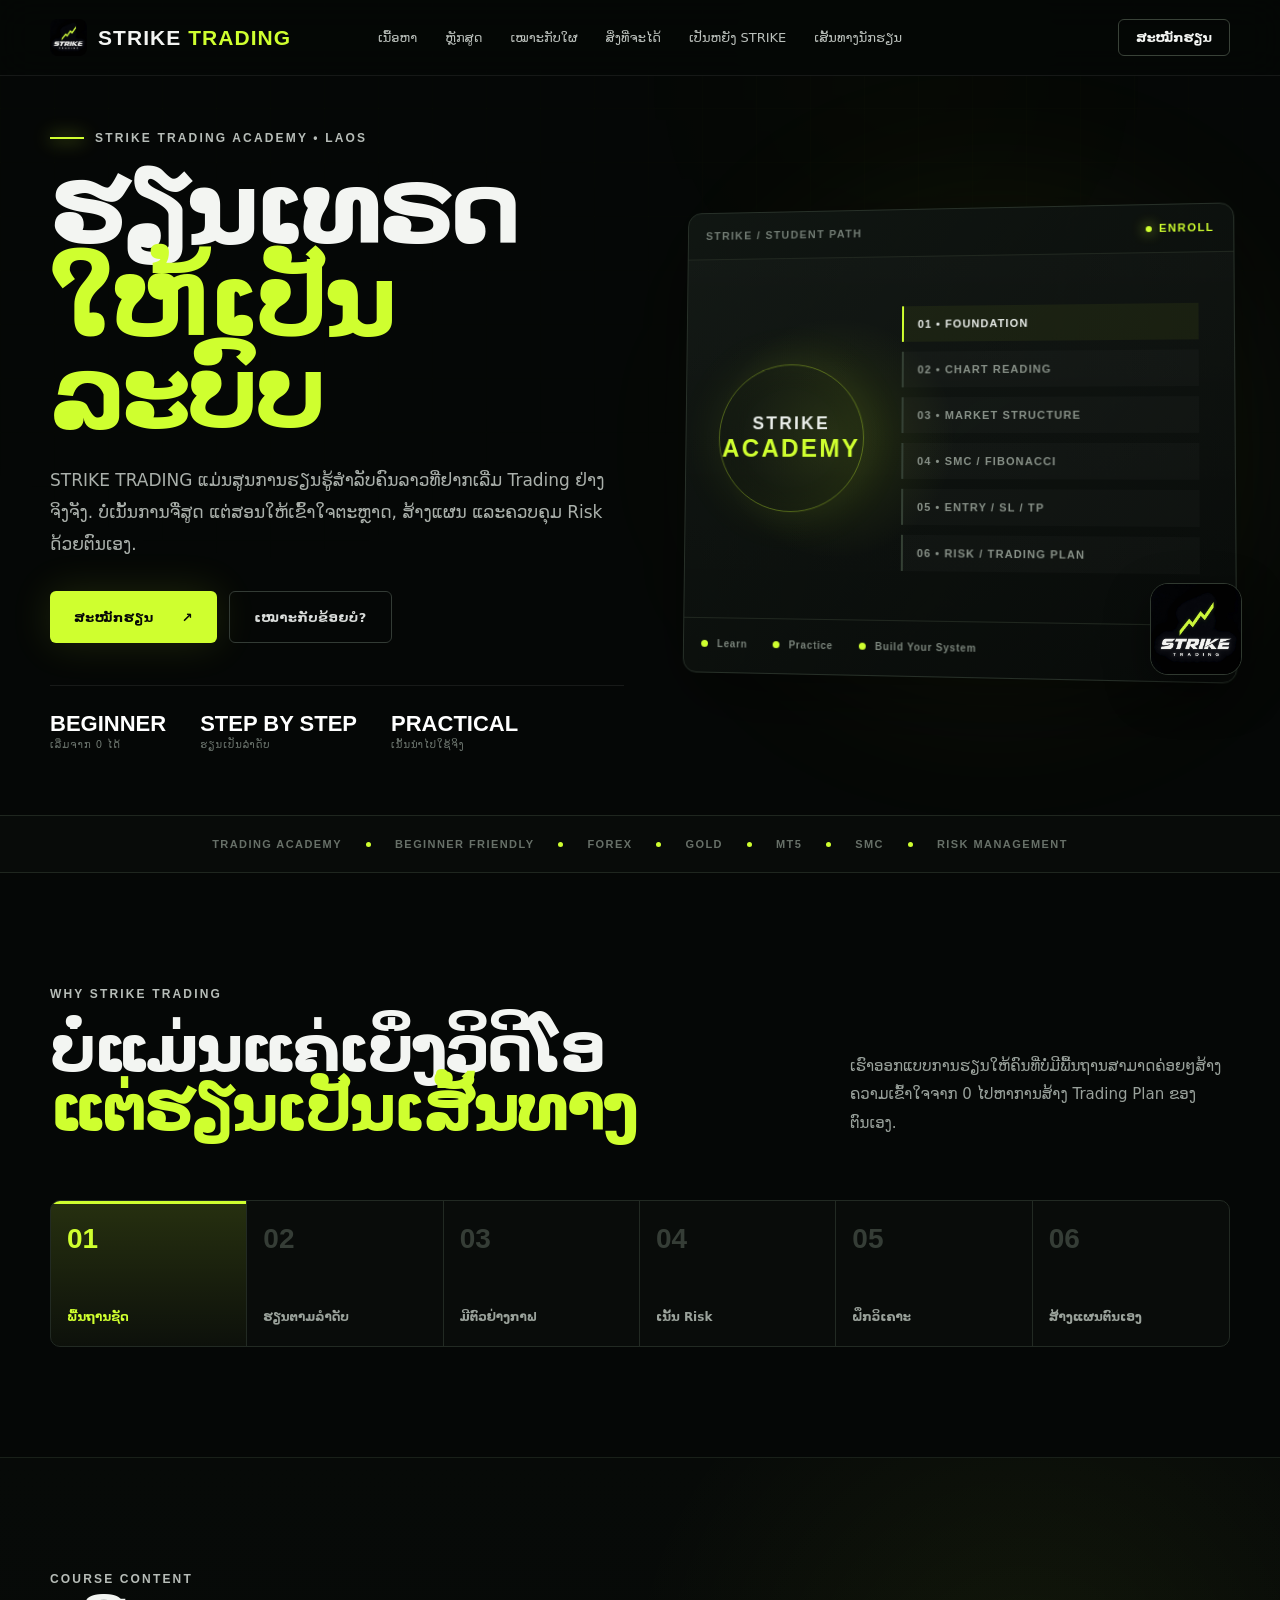
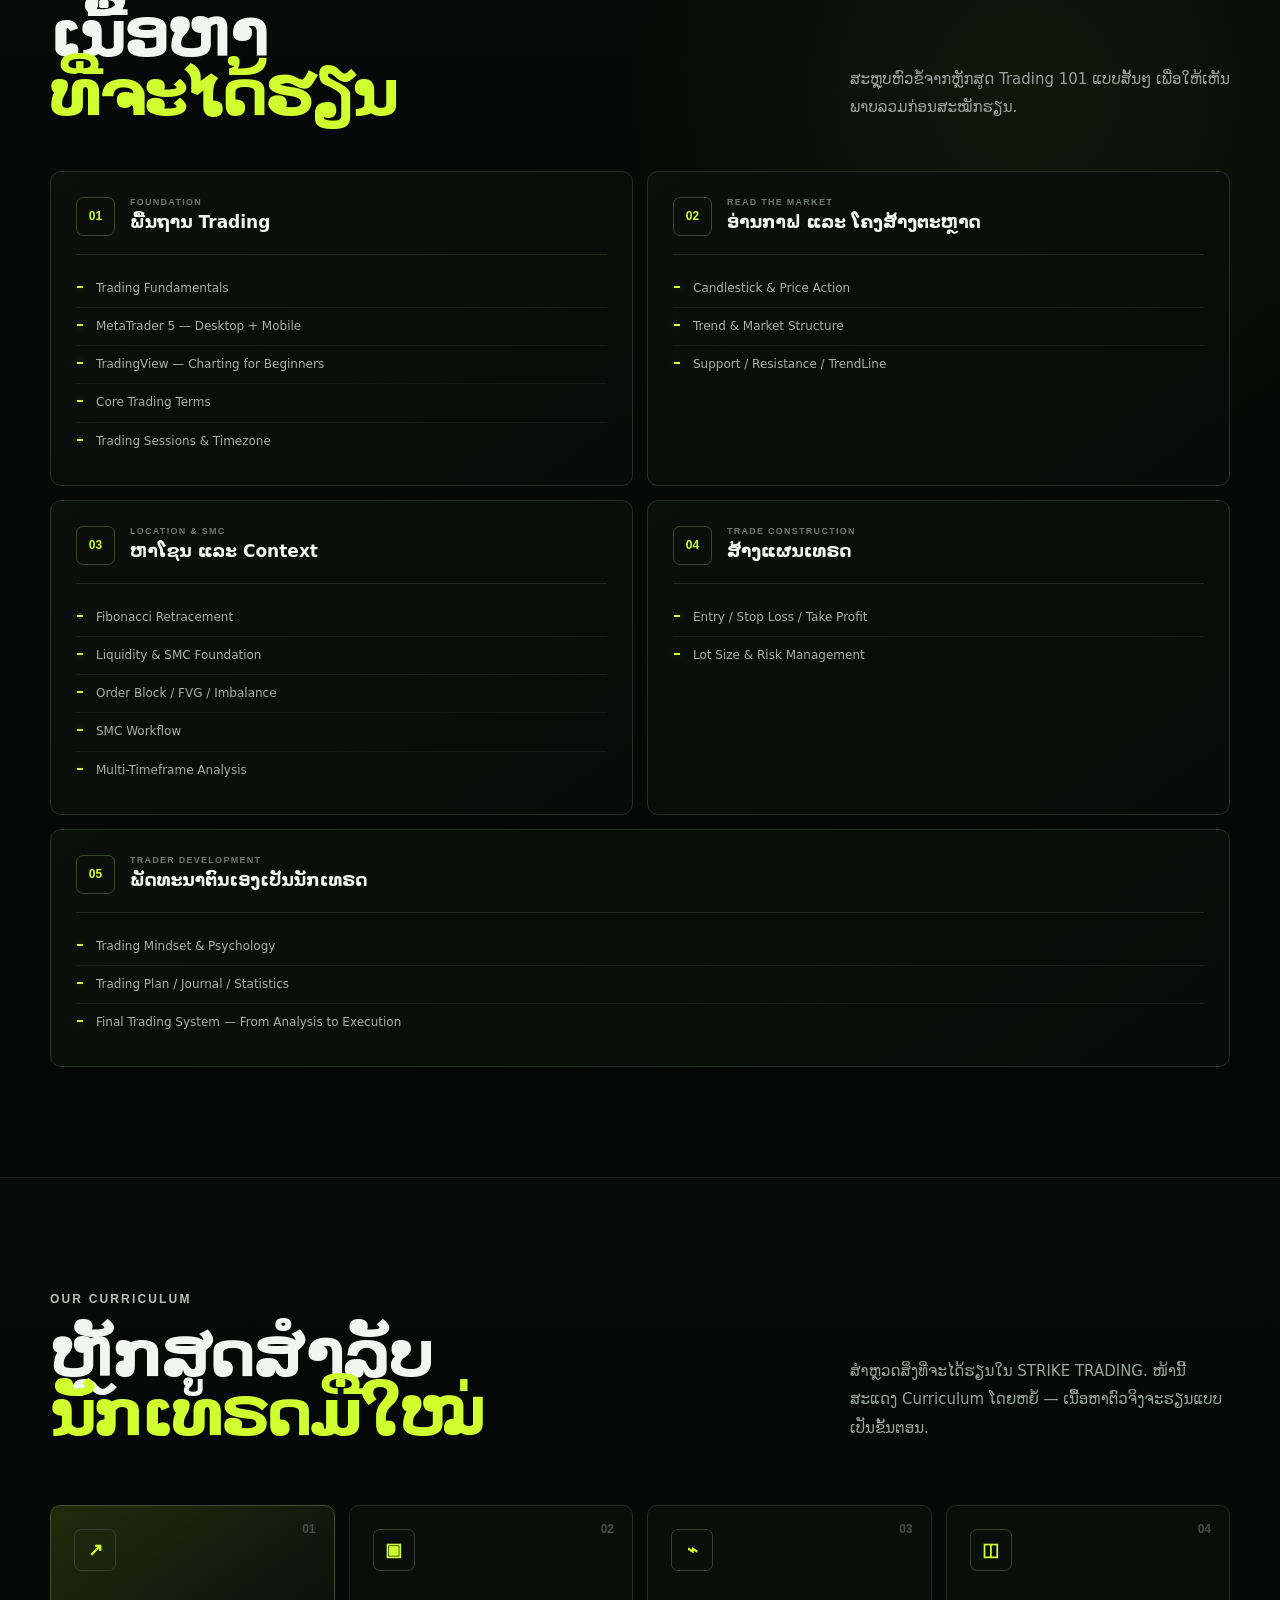
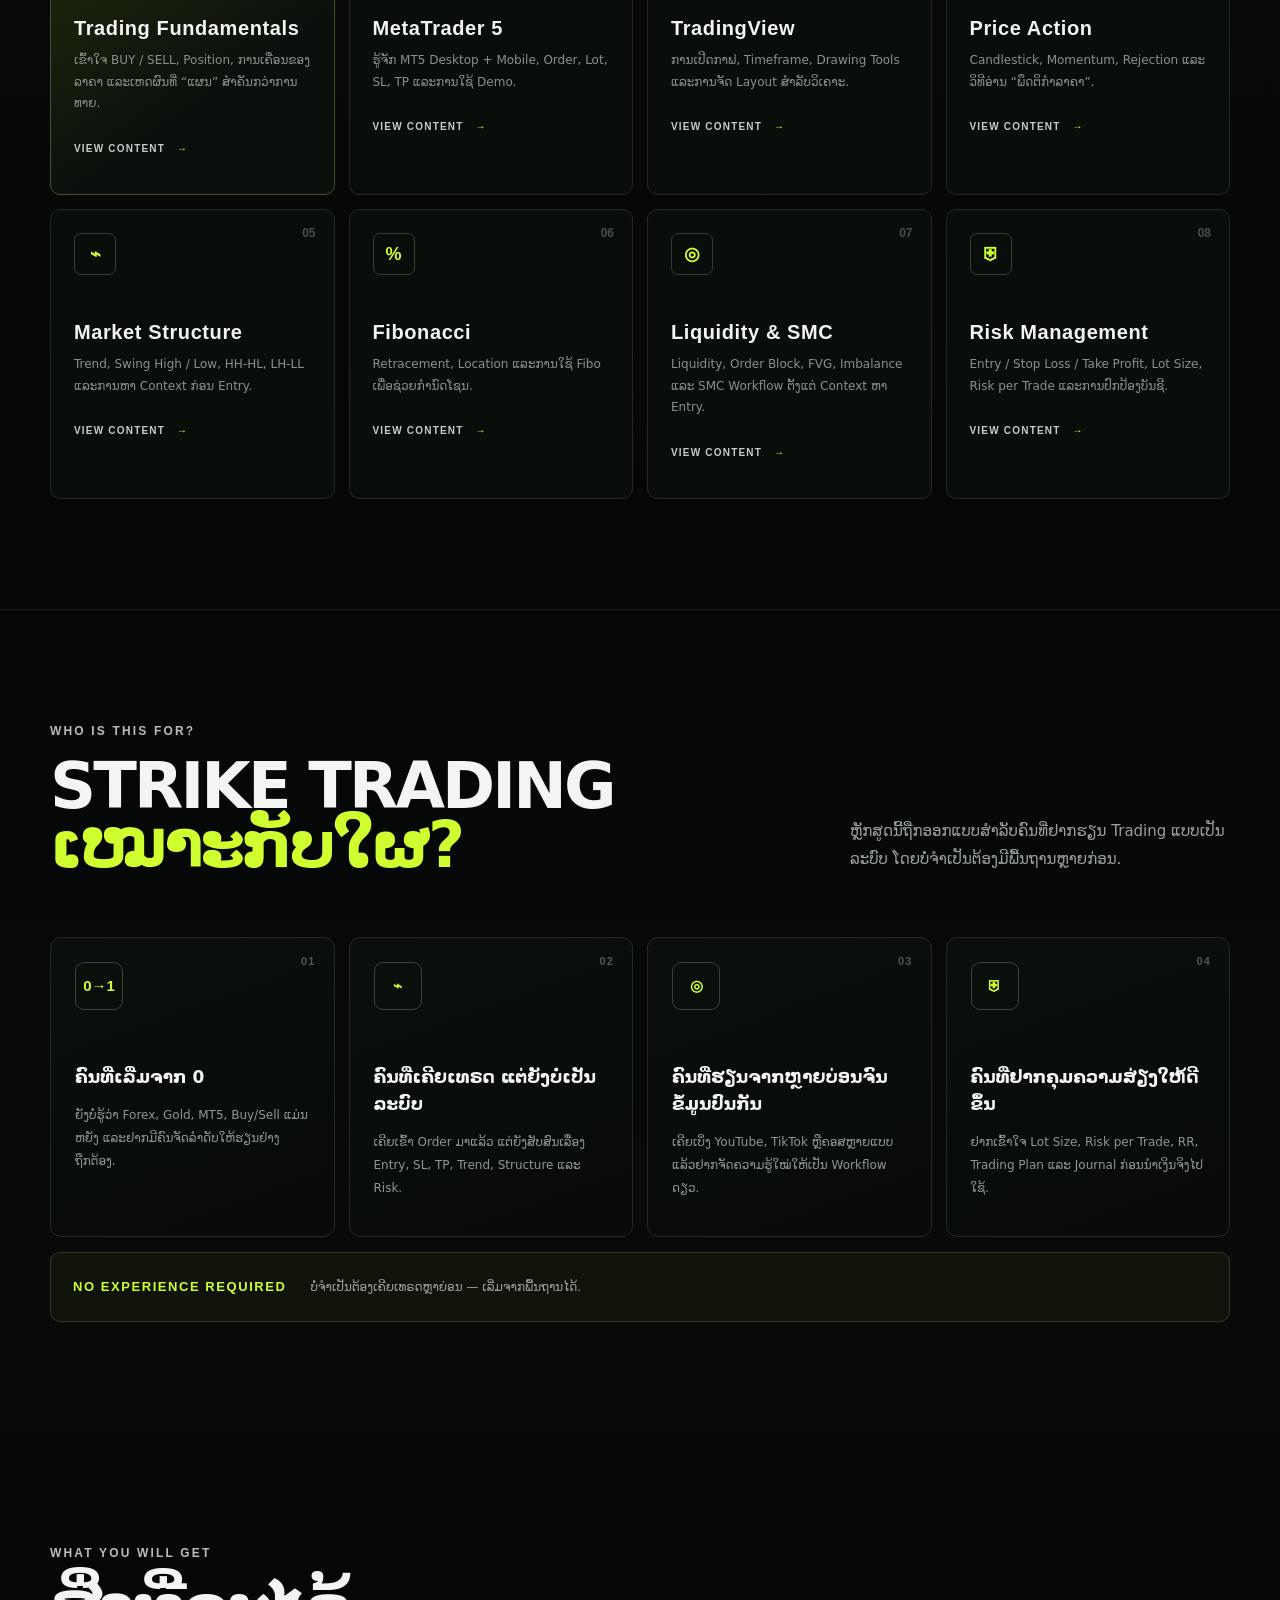
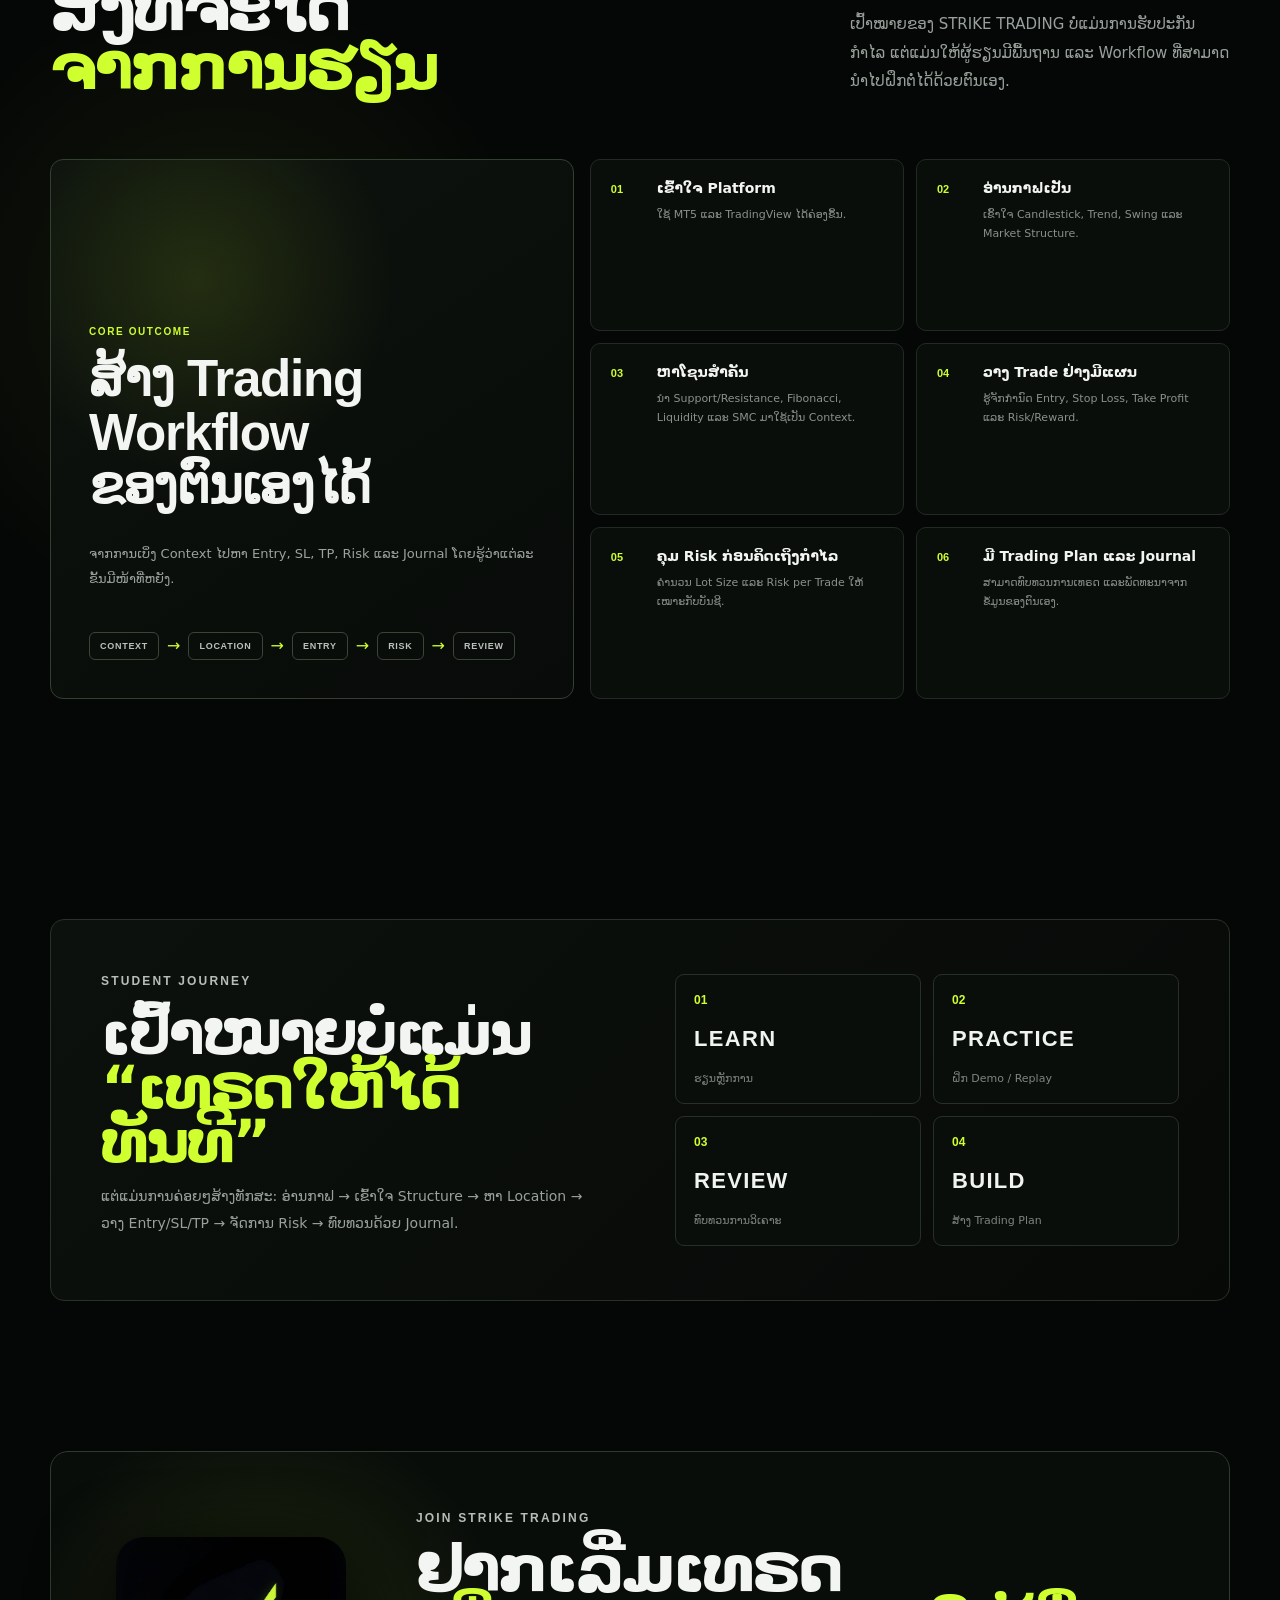
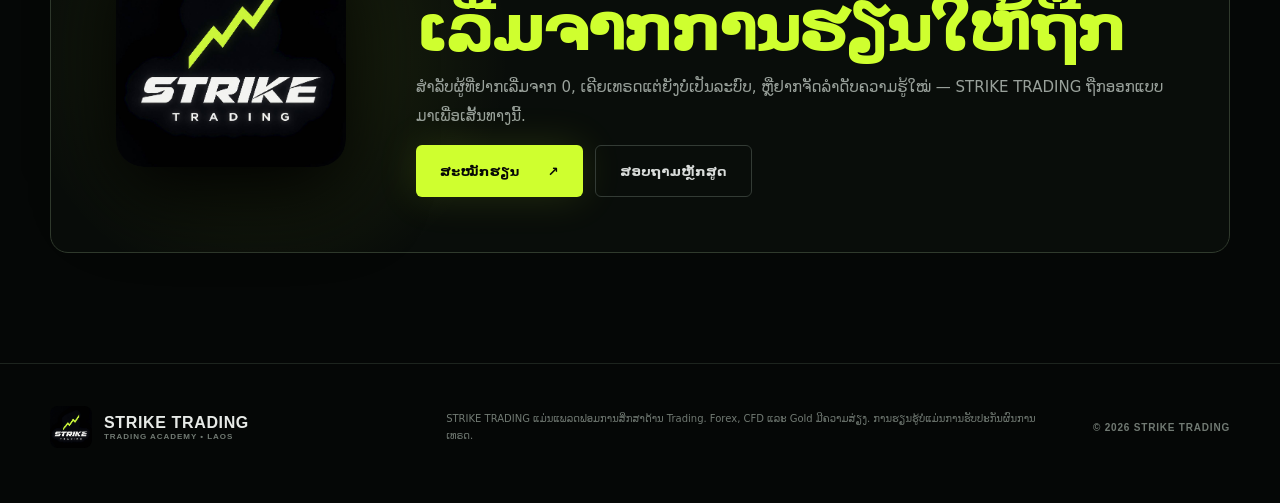
==== commit 4fd4f369: "Add files via upload" ====
--- a/index.html
+++ b/index.html
@@ -6,6 +6,10 @@
   <meta name="theme-color" content="#050706" />
   <title>STRIKE TRADING — Trading 101 Laos</title>
   <meta name="description" content="ຮຽນຮູ້ Trading, Forex, Gold, MT5, TradingView, Market Structure, Fibonacci, SMC ແລະ Risk Management ແບບເປັນຂັ້ນຕອນ." />
+  <link rel="icon" type="image/x-icon" href="assets/favicon.ico">
+  <link rel="icon" type="image/png" sizes="32x32" href="assets/favicon-32x32.png">
+  <link rel="icon" type="image/png" sizes="48x48" href="assets/favicon-48x48.png">
+  <link rel="apple-touch-icon" sizes="180x180" href="assets/apple-touch-icon.png">
   <link rel="stylesheet" href="styles.css" />
 </head>
 <body>
@@ -17,13 +21,14 @@
       <span>STRIKE <b>TRADING</b></span>
     </a>
     <nav>
+      <a href="#curriculum-menu">ເນື້ອຫາ</a>
       <a href="#courses">ຫຼັກສູດ</a>
       <a href="#forwho">ເໝາະກັບໃຜ</a>
       <a href="#benefits">ສິ່ງທີ່ຈະໄດ້</a>
       <a href="#why">ເປັນຫຍັງ STRIKE</a>
       <a href="#journey">ເສັ້ນທາງນັກຮຽນ</a>
     </nav>
-    <a class="nav-cta" href="#join">ສະໝັກຮຽນ</a>
+    <a class="nav-cta" href="https://lin.ee/rWtGvMU" target="_blank" rel="noopener noreferrer" target="_blank" rel="noopener noreferrer">ສະໝັກຮຽນ</a>
   </header>
 
   <main id="top">
@@ -36,7 +41,7 @@
           ບໍ່ເນັ້ນການຈື່ສູດ ແຕ່ສອນໃຫ້ເຂົ້າໃຈຕະຫຼາດ, ສ້າງແຜນ ແລະຄວບຄຸມ Risk ດ້ວຍຕົນເອງ.
         </p>
         <div class="hero-actions">
-          <a class="btn primary" href="#join">ສະໝັກຮຽນ <span>↗</span></a>
+          <a class="btn primary" href="https://lin.ee/rWtGvMU" target="_blank" rel="noopener noreferrer">ສະໝັກຮຽນ <span>↗</span></a>
           <a class="btn ghost" href="#forwho">ເໝາະກັບຂ້ອຍບໍ?</a>
         </div>
         <div class="hero-meta">
@@ -94,7 +99,105 @@
       </div>
     </section>
 
-    <section id="courses" class="learn section">
+    
+    <section id="curriculum-menu" class="curriculum-menu section">
+      <div class="wrap">
+        <div class="section-head curriculum-head">
+          <div>
+            <span class="kicker">COURSE CONTENT</span>
+            <h2>ເນື້ອຫາ<br><strong>ທີ່ຈະໄດ້ຮຽນ</strong></h2>
+          </div>
+          <p>
+            ສະຫຼຸບຫົວຂໍ້ຈາກຫຼັກສູດ Trading 101 ແບບສັ້ນໆ
+            ເພື່ອໃຫ້ເຫັນພາບລວມກ່ອນສະໝັກຮຽນ.
+          </p>
+        </div>
+
+        <div class="curriculum-groups">
+
+          <article class="curriculum-group">
+            <div class="curriculum-title">
+              <span>01</span>
+              <div>
+                <small>FOUNDATION</small>
+                <h3>ພື້ນຖານ Trading</h3>
+              </div>
+            </div>
+            <ul>
+              <li>Trading Fundamentals</li>
+              <li>MetaTrader 5 — Desktop + Mobile</li>
+              <li>TradingView — Charting for Beginners</li>
+              <li>Core Trading Terms</li>
+              <li>Trading Sessions & Timezone</li>
+            </ul>
+          </article>
+
+          <article class="curriculum-group">
+            <div class="curriculum-title">
+              <span>02</span>
+              <div>
+                <small>READ THE MARKET</small>
+                <h3>ອ່ານກາຟ ແລະ ໂຄງສ້າງຕະຫຼາດ</h3>
+              </div>
+            </div>
+            <ul>
+              <li>Candlestick & Price Action</li>
+              <li>Trend & Market Structure</li>
+              <li>Support / Resistance / TrendLine</li>
+            </ul>
+          </article>
+
+          <article class="curriculum-group">
+            <div class="curriculum-title">
+              <span>03</span>
+              <div>
+                <small>LOCATION & SMC</small>
+                <h3>ຫາໂຊນ ແລະ Context</h3>
+              </div>
+            </div>
+            <ul>
+              <li>Fibonacci Retracement</li>
+              <li>Liquidity & SMC Foundation</li>
+              <li>Order Block / FVG / Imbalance</li>
+              <li>SMC Workflow</li>
+              <li>Multi-Timeframe Analysis</li>
+            </ul>
+          </article>
+
+          <article class="curriculum-group">
+            <div class="curriculum-title">
+              <span>04</span>
+              <div>
+                <small>TRADE CONSTRUCTION</small>
+                <h3>ສ້າງແຜນເທຣດ</h3>
+              </div>
+            </div>
+            <ul>
+              <li>Entry / Stop Loss / Take Profit</li>
+              <li>Lot Size & Risk Management</li>
+            </ul>
+          </article>
+
+          <article class="curriculum-group wide">
+            <div class="curriculum-title">
+              <span>05</span>
+              <div>
+                <small>TRADER DEVELOPMENT</small>
+                <h3>ພັດທະນາຕົນເອງເປັນນັກເທຣດ</h3>
+              </div>
+            </div>
+            <ul>
+              <li>Trading Mindset & Psychology</li>
+              <li>Trading Plan / Journal / Statistics</li>
+              <li>Final Trading System — From Analysis to Execution</li>
+            </ul>
+          </article>
+
+        </div>
+      </div>
+    </section>
+
+<section id="courses" class="learn section">
       <div class="wrap">
         <div class="section-head">
           <div>
@@ -110,15 +213,15 @@
             <div class="icon">↗</div>
             <h3>Trading Fundamentals</h3>
             <p>ເຂົ້າໃຈ BUY / SELL, Position, ການເຄື່ອນຂອງລາຄາ ແລະເຫດຜົນທີ່ “ແຜນ” ສຳຄັນກວ່າການທາຍ.</p>
-            <a href="#">IN CURRICULUM <span>→</span></a>
-          </article>
-          <article class="lesson"><span class="num">02</span><div class="icon">▣</div><h3>MetaTrader 5</h3><p>ຮູ້ຈັກ MT5 Desktop + Mobile, Order, Lot, SL, TP ແລະການໃຊ້ Demo.</p><a href="#">IN CURRICULUM <span>→</span></a></article>
-          <article class="lesson"><span class="num">03</span><div class="icon">⌁</div><h3>TradingView</h3><p>ການເປີດກາຟ, Timeframe, Drawing Tools ແລະການຈັດ Layout ສຳລັບວິເຄາະ.</p><a href="#">IN CURRICULUM <span>→</span></a></article>
-          <article class="lesson"><span class="num">04</span><div class="icon">◫</div><h3>Price Action</h3><p>Candlestick, Momentum, Rejection ແລະວິທີອ່ານ “ພຶດຕິກຳລາຄາ”.</p><a href="#">IN CURRICULUM <span>→</span></a></article>
-          <article class="lesson"><span class="num">05</span><div class="icon">⌁</div><h3>Market Structure</h3><p>Trend, Swing High / Low, HH-HL, LH-LL ແລະການຫາ Context ກ່ອນ Entry.</p><a href="#">IN CURRICULUM <span>→</span></a></article>
-          <article class="lesson"><span class="num">06</span><div class="icon">%</div><h3>Fibonacci</h3><p>Retracement, Location ແລະການໃຊ້ Fibo ເພື່ອຊ່ວຍກຳນົດໂຊນ.</p><a href="#">IN CURRICULUM <span>→</span></a></article>
-          <article class="lesson"><span class="num">07</span><div class="icon">◎</div><h3>Liquidity & SMC</h3><p>Liquidity, Order Block, FVG, Imbalance ແລະ SMC Workflow ຕັ້ງແຕ່ Context ຫາ Entry.</p><a href="#">IN CURRICULUM <span>→</span></a></article>
-          <article class="lesson"><span class="num">08</span><div class="icon">⛨</div><h3>Risk Management</h3><p>Entry / Stop Loss / Take Profit, Lot Size, Risk per Trade ແລະການປົກປ້ອງບັນຊີ.</p><a href="#">IN CURRICULUM <span>→</span></a></article>
+            <a href="course-trading-fundamentals.html">VIEW CONTENT <span>→</span></a>
+          </article>
+          <article class="lesson"><span class="num">02</span><div class="icon">▣</div><h3>MetaTrader 5</h3><p>ຮູ້ຈັກ MT5 Desktop + Mobile, Order, Lot, SL, TP ແລະການໃຊ້ Demo.</p><a href="course-mt5.html">VIEW CONTENT <span>→</span></a></article>
+          <article class="lesson"><span class="num">03</span><div class="icon">⌁</div><h3>TradingView</h3><p>ການເປີດກາຟ, Timeframe, Drawing Tools ແລະການຈັດ Layout ສຳລັບວິເຄາະ.</p><a href="course-tradingview.html">VIEW CONTENT <span>→</span></a></article>
+          <article class="lesson"><span class="num">04</span><div class="icon">◫</div><h3>Price Action</h3><p>Candlestick, Momentum, Rejection ແລະວິທີອ່ານ “ພຶດຕິກຳລາຄາ”.</p><a href="course-price-action.html">VIEW CONTENT <span>→</span></a></article>
+          <article class="lesson"><span class="num">05</span><div class="icon">⌁</div><h3>Market Structure</h3><p>Trend, Swing High / Low, HH-HL, LH-LL ແລະການຫາ Context ກ່ອນ Entry.</p><a href="course-market-structure.html">VIEW CONTENT <span>→</span></a></article>
+          <article class="lesson"><span class="num">06</span><div class="icon">%</div><h3>Fibonacci</h3><p>Retracement, Location ແລະການໃຊ້ Fibo ເພື່ອຊ່ວຍກຳນົດໂຊນ.</p><a href="course-fibonacci.html">VIEW CONTENT <span>→</span></a></article>
+          <article class="lesson"><span class="num">07</span><div class="icon">◎</div><h3>Liquidity & SMC</h3><p>Liquidity, Order Block, FVG, Imbalance ແລະ SMC Workflow ຕັ້ງແຕ່ Context ຫາ Entry.</p><a href="course-liquidity-smc.html">VIEW CONTENT <span>→</span></a></article>
+          <article class="lesson"><span class="num">08</span><div class="icon">⛨</div><h3>Risk Management</h3><p>Entry / Stop Loss / Take Profit, Lot Size, Risk per Trade ແລະການປົກປ້ອງບັນຊີ.</p><a href="course-risk-management.html">VIEW CONTENT <span>→</span></a></article>
         </div>
       </div>
     </section>
@@ -253,8 +356,8 @@
           <h2>ຢາກເລີ່ມເທຣດ<br><strong>ເລີ່ມຈາກການຮຽນໃຫ້ຖືກ</strong></h2>
           <p>ສຳລັບຜູ້ທີ່ຢາກເລີ່ມຈາກ 0, ເຄີຍເທຣດແຕ່ຍັງບໍ່ເປັນລະບົບ, ຫຼືຢາກຈັດລຳດັບຄວາມຮູ້ໃໝ່ — STRIKE TRADING ຖືກອອກແບບມາເພື່ອເສັ້ນທາງນີ້.</p>
           <div class="hero-actions">
-            <a class="btn primary" href="#">ສະໝັກຮຽນ <span>↗</span></a>
-            <a class="btn ghost" href="#">ສອບຖາມຫຼັກສູດ</a>
+            <a class="btn primary" href="https://lin.ee/rWtGvMU" target="_blank" rel="noopener noreferrer" target="_blank" rel="noopener noreferrer">ສະໝັກຮຽນ <span>↗</span></a>
+            <a class="btn ghost" href="https://lin.ee/rWtGvMU" target="_blank" rel="noopener noreferrer" target="_blank" rel="noopener noreferrer">ສອບຖາມຫຼັກສູດ</a>
           </div>
         </div>
       </div>
@@ -268,5 +371,23 @@
       <span class="copyright">© 2026 STRIKE TRADING</span>
     </div>
   </footer>
+<script>
+document.querySelectorAll(".lesson").forEach(card=>{
+  const link = card.querySelector("a[href]");
+  if(!link) return;
+  card.classList.add("is-clickable");
+  card.setAttribute("tabindex","0");
+  card.addEventListener("click", e=>{
+    if(e.target.closest("a")) return;
+    window.location.href = link.getAttribute("href");
+  });
+  card.addEventListener("keydown", e=>{
+    if(e.key==="Enter" || e.key===" "){
+      e.preventDefault();
+      window.location.href = link.getAttribute("href");
+    }
+  });
+});
+</script>
 </body>
 </html>
--- a/styles.css
+++ b/styles.css
@@ -337,3 +337,187 @@
   .benefit-list{grid-template-columns:1fr}
   .benefit-main{padding:27px;min-height:360px}
 }
+
+
+/* V5 — Compact curriculum menu from Trading 101 */
+.curriculum-menu{
+  background:
+    radial-gradient(circle at 80% 18%,rgba(207,255,47,.055),transparent 27%),
+    linear-gradient(180deg,#070a08,#050706);
+  border-top:1px solid #192019;
+  border-bottom:1px solid #192019;
+}
+.curriculum-head{margin-bottom:34px}
+.curriculum-groups{
+  display:grid;
+  grid-template-columns:repeat(2,1fr);
+  gap:14px;
+}
+.curriculum-group{
+  min-height:260px;
+  padding:25px;
+  border:1px solid #252e26;
+  border-radius:11px;
+  background:linear-gradient(145deg,#0b100c,#080b09);
+}
+.curriculum-group.wide{
+  grid-column:1/-1;
+  min-height:auto;
+}
+.curriculum-title{
+  display:flex;
+  gap:15px;
+  align-items:flex-start;
+  padding-bottom:18px;
+  margin-bottom:15px;
+  border-bottom:1px solid #202820;
+}
+.curriculum-title>span{
+  width:39px;
+  height:39px;
+  flex:0 0 39px;
+  display:grid;
+  place-items:center;
+  border:1px solid #3a4736;
+  border-radius:7px;
+  color:var(--lime);
+  font:700 12px Rajdhani,sans-serif;
+}
+.curriculum-title small{
+  display:block;
+  margin-bottom:3px;
+  color:#6e786f;
+  font:700 9px Rajdhani,sans-serif;
+  letter-spacing:.14em;
+}
+.curriculum-title h3{
+  margin:0;
+  font-size:17px;
+  line-height:1.45;
+}
+.curriculum-group ul{
+  margin:0;
+  padding:0;
+  list-style:none;
+  display:grid;
+  gap:0;
+}
+.curriculum-group li{
+  position:relative;
+  padding:9px 7px 9px 20px;
+  border-bottom:1px solid #171d18;
+  color:#a7afa8;
+  font-size:12px;
+  line-height:1.6;
+}
+.curriculum-group li:last-child{border-bottom:0}
+.curriculum-group li:before{
+  content:"";
+  position:absolute;
+  left:1px;
+  top:16px;
+  width:6px;
+  height:2px;
+  background:var(--lime);
+  box-shadow:0 0 8px rgba(207,255,47,.25);
+}
+.curriculum-group:hover{
+  border-color:#3e4d39;
+}
+@media(max-width:760px){
+  .curriculum-groups{grid-template-columns:1fr}
+  .curriculum-group.wide{grid-column:auto}
+}
+
+
+/* V6 — click-through course cards */
+.lesson.is-clickable{cursor:pointer}
+.lesson.is-clickable:hover{
+  border-color:#647b4b;
+  box-shadow:0 16px 50px rgba(0,0,0,.28), inset 0 1px 0 rgba(207,255,47,.08);
+}
+.lesson.is-clickable:focus{
+  outline:1px solid var(--lime);
+  outline-offset:3px;
+}
+
+/* Course detail / syllabus pages */
+.course-body{min-height:100vh}
+.course-hero{
+  padding:105px 0 58px;
+  border-bottom:1px solid #1f271f;
+  background:
+    radial-gradient(circle at 78% 28%,rgba(207,255,47,.09),transparent 24%),
+    linear-gradient(180deg,#070a08,#050706);
+}
+.back-link{
+  display:inline-flex;align-items:center;gap:9px;
+  color:#9da69e;font:700 11px Rajdhani,sans-serif;letter-spacing:.1em;
+  margin-bottom:30px;
+}
+.back-link:hover{color:var(--lime)}
+.course-hero-grid{
+  display:grid;grid-template-columns:1.1fr .9fr;gap:60px;align-items:end;
+}
+.course-number{
+  display:inline-flex;align-items:center;gap:9px;
+  font:700 11px Rajdhani,sans-serif;letter-spacing:.15em;color:var(--lime);
+}
+.course-hero h1{
+  margin:12px 0 18px;
+  font:800 clamp(54px,7vw,92px)/.95 Rajdhani,"Noto Sans Lao",sans-serif;
+  letter-spacing:-.04em;
+}
+.course-hero p{
+  color:#9aa39b;line-height:1.9;font-size:15px;max-width:720px;
+}
+.course-summary{
+  border:1px solid #2a342a;border-radius:12px;
+  background:#0a0e0b;padding:25px;
+}
+.course-summary small{
+  display:block;color:#677168;font:700 9px Rajdhani,sans-serif;letter-spacing:.14em;margin-bottom:14px
+}
+.course-summary div{display:flex;flex-wrap:wrap;gap:8px}
+.course-summary span{
+  border:1px solid #344033;border-radius:100px;padding:8px 11px;
+  color:#c1c8c2;font:700 10px Rajdhani,sans-serif;letter-spacing:.07em
+}
+.syllabus-section{padding:72px 0 110px}
+.syllabus-intro{
+  display:flex;align-items:end;justify-content:space-between;gap:30px;margin-bottom:30px
+}
+.syllabus-intro h2{
+  margin:0;font:700 clamp(35px,4vw,56px)/1 Rajdhani,"Noto Sans Lao",sans-serif
+}
+.syllabus-intro p{margin:0;color:#7f8880;font-size:12px;max-width:420px;line-height:1.8}
+.topic-list{
+  display:grid;grid-template-columns:repeat(2,1fr);gap:12px
+}
+.topic-card{
+  min-height:116px;border:1px solid #242d25;border-radius:10px;background:#090d0a;
+  padding:18px 20px;display:grid;grid-template-columns:48px 1fr;gap:15px;align-items:start
+}
+.topic-card:hover{border-color:#3e4d39;background:linear-gradient(145deg,rgba(207,255,47,.045),#090d0a)}
+.topic-no{
+  width:42px;height:42px;border:1px solid #364234;border-radius:7px;
+  display:grid;place-items:center;color:var(--lime);font:700 11px Rajdhani,sans-serif
+}
+.topic-card h3{margin:3px 0 6px;font-size:15px}
+.topic-card p{margin:0;color:#7f8880;font-size:11px;line-height:1.7}
+.course-bottom{
+  margin-top:30px;border:1px solid #33402f;border-radius:12px;padding:28px;
+  display:flex;justify-content:space-between;gap:25px;align-items:center;
+  background:rgba(207,255,47,.035)
+}
+.course-bottom p{margin:0;color:#9aa39b;font-size:12px;line-height:1.8}
+.course-bottom strong{display:block;color:#f2f4f2;font-size:17px;margin-bottom:5px}
+@media(max-width:820px){
+  .course-hero-grid{grid-template-columns:1fr}
+  .topic-list{grid-template-columns:1fr}
+}
+@media(max-width:620px){
+  .course-hero{padding-top:80px}
+  .course-bottom{align-items:flex-start;flex-direction:column}
+  .syllabus-intro{align-items:flex-start;flex-direction:column}
+}
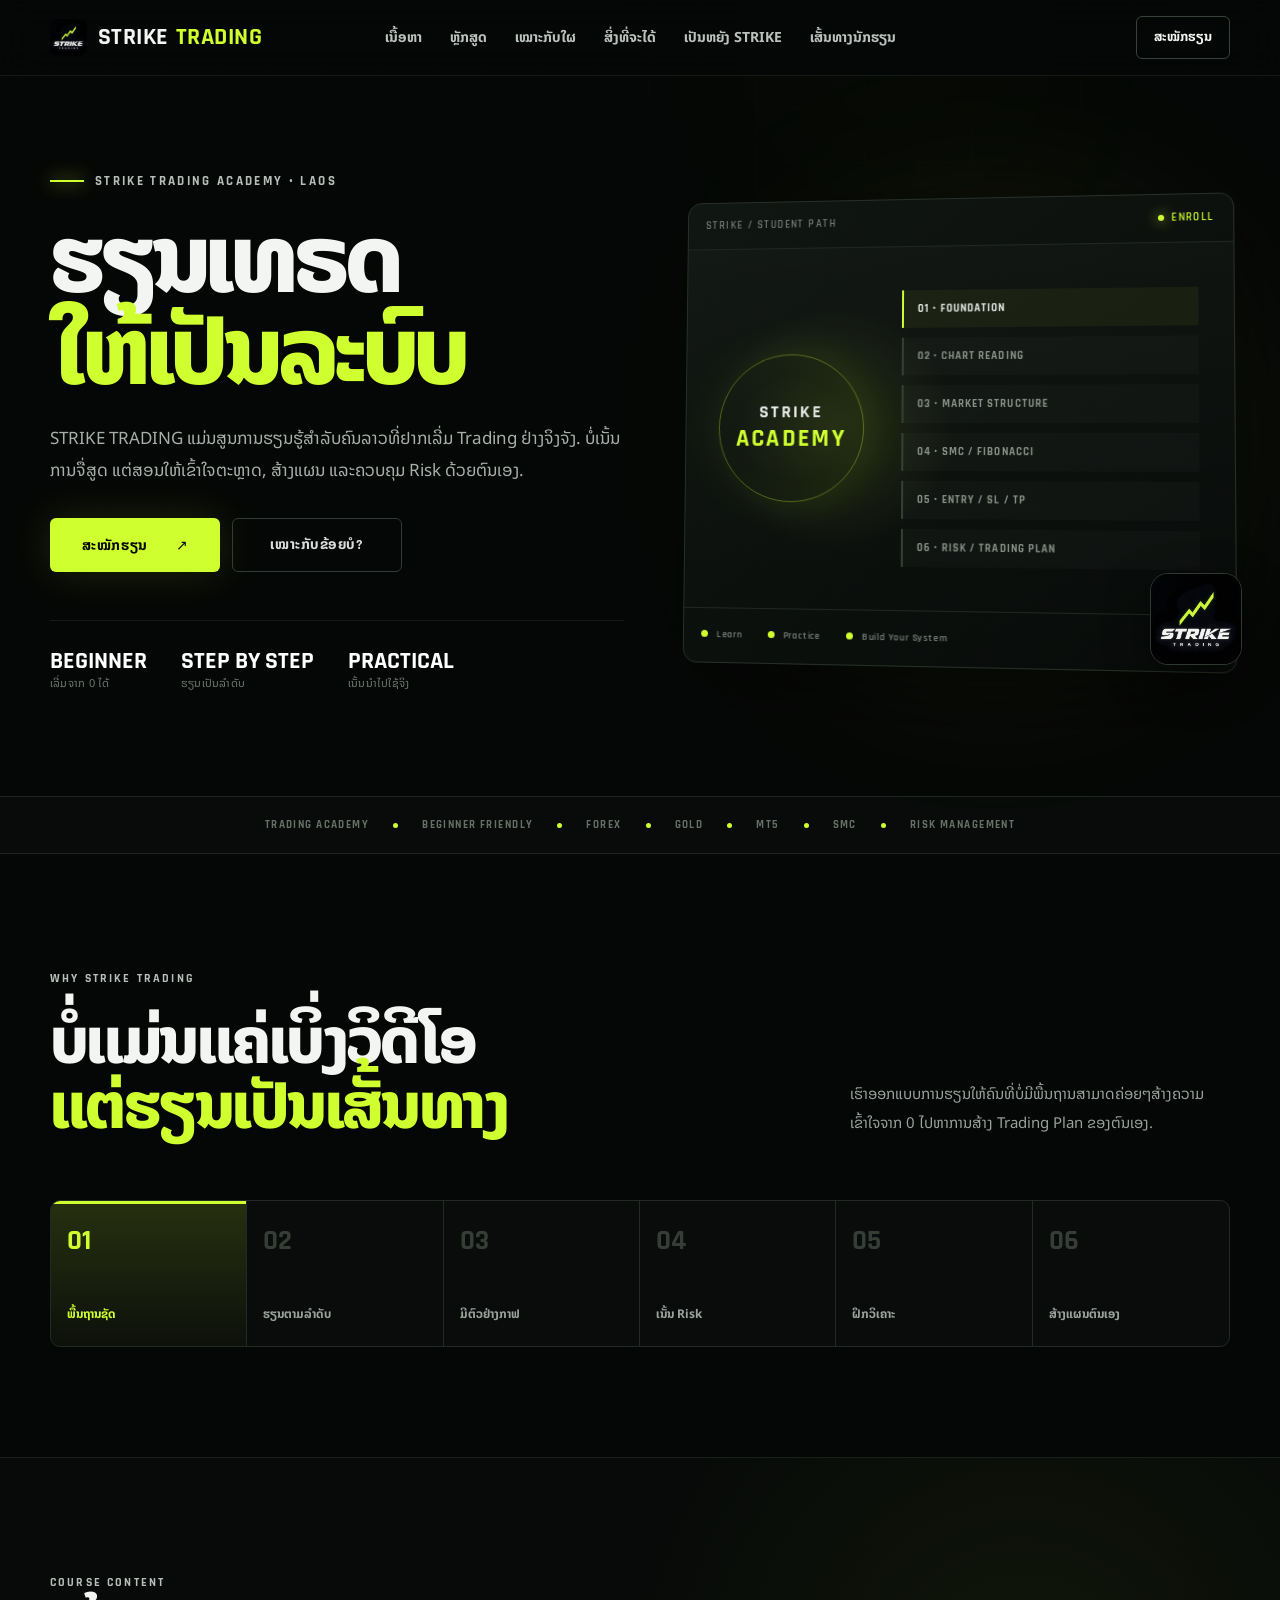
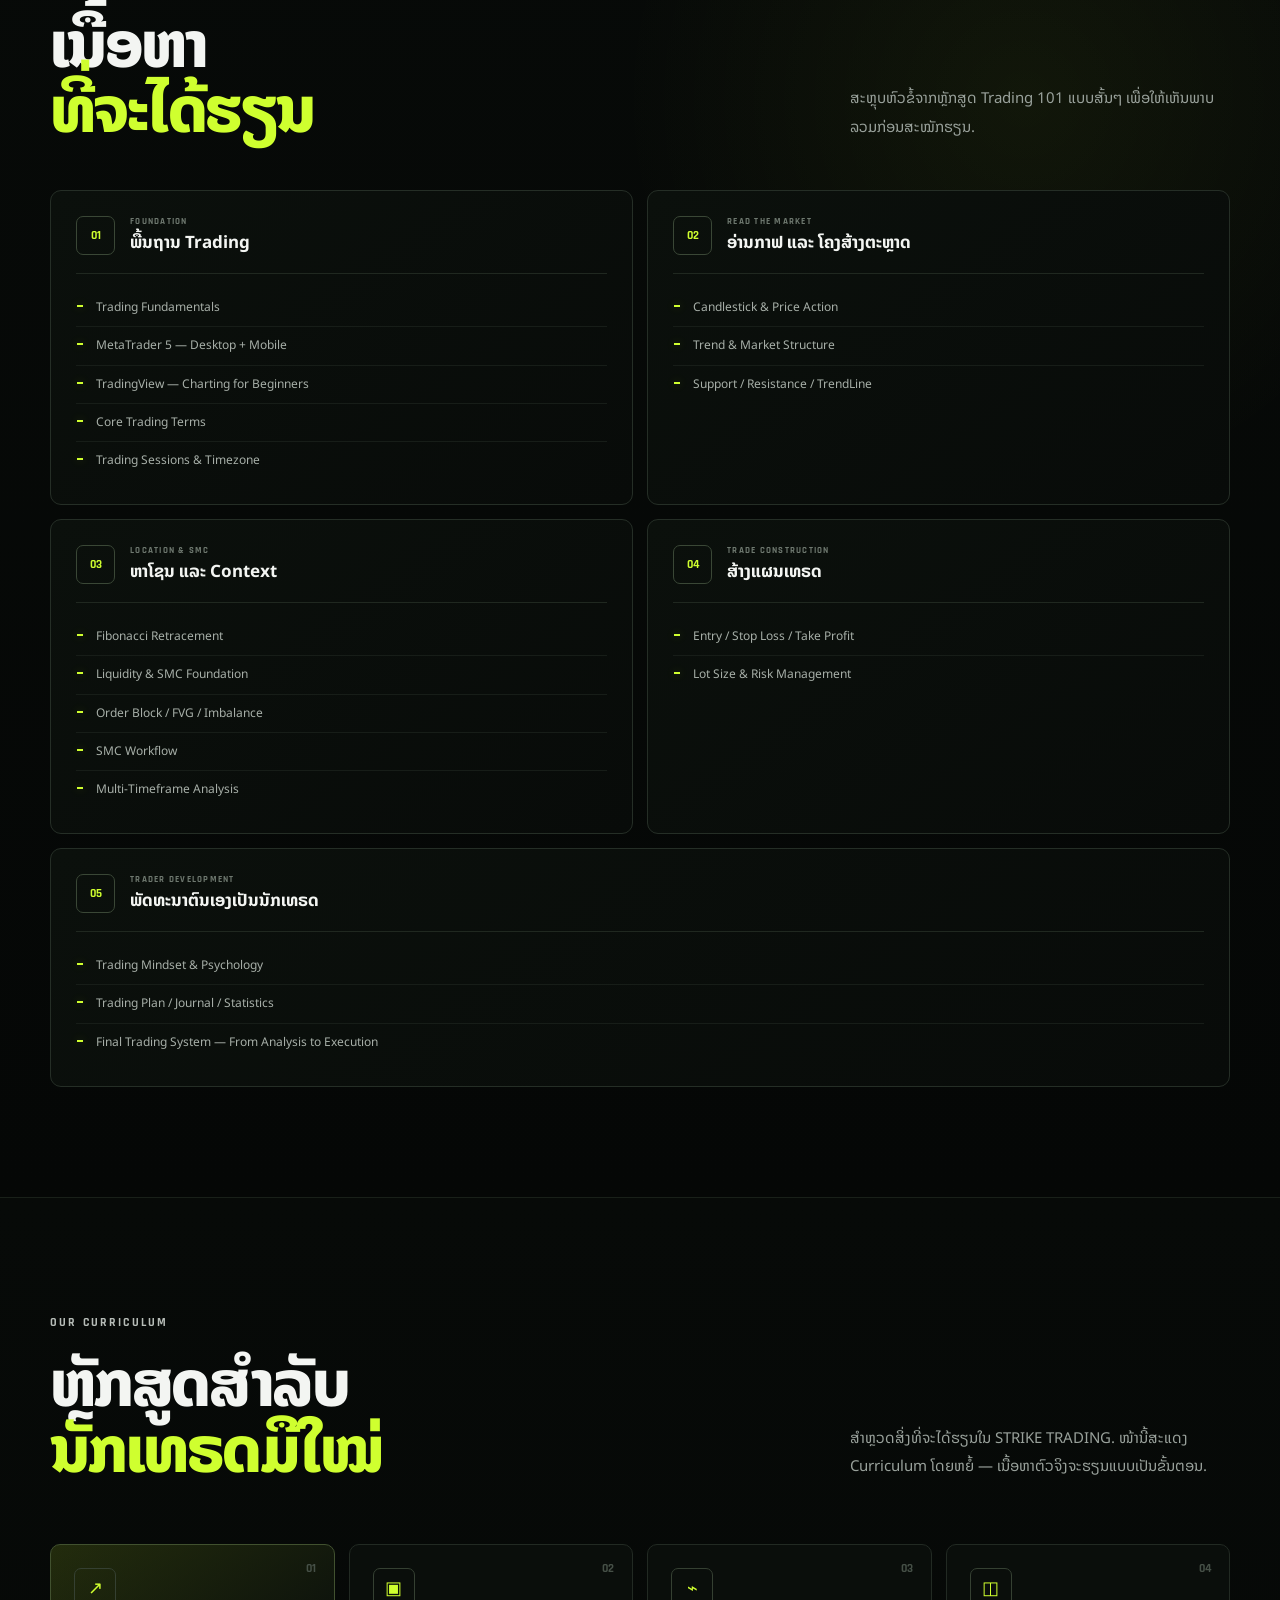
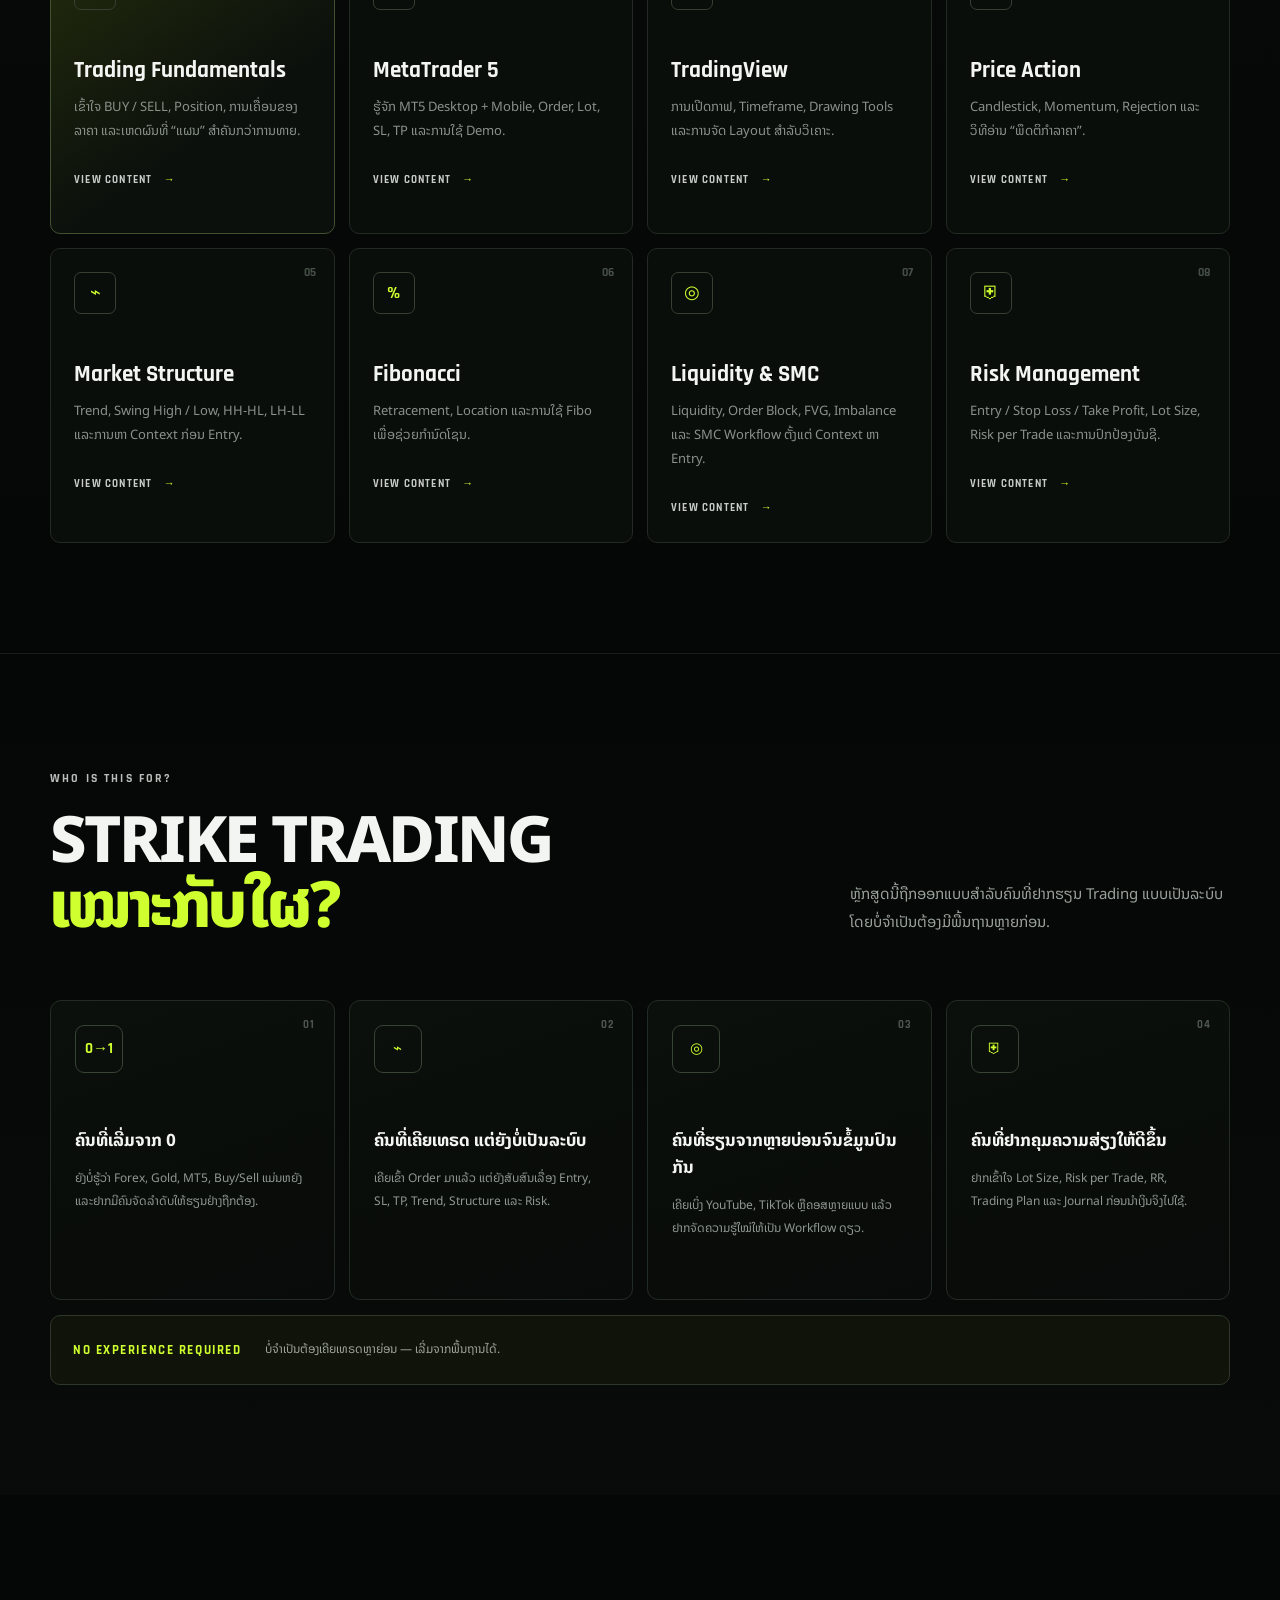
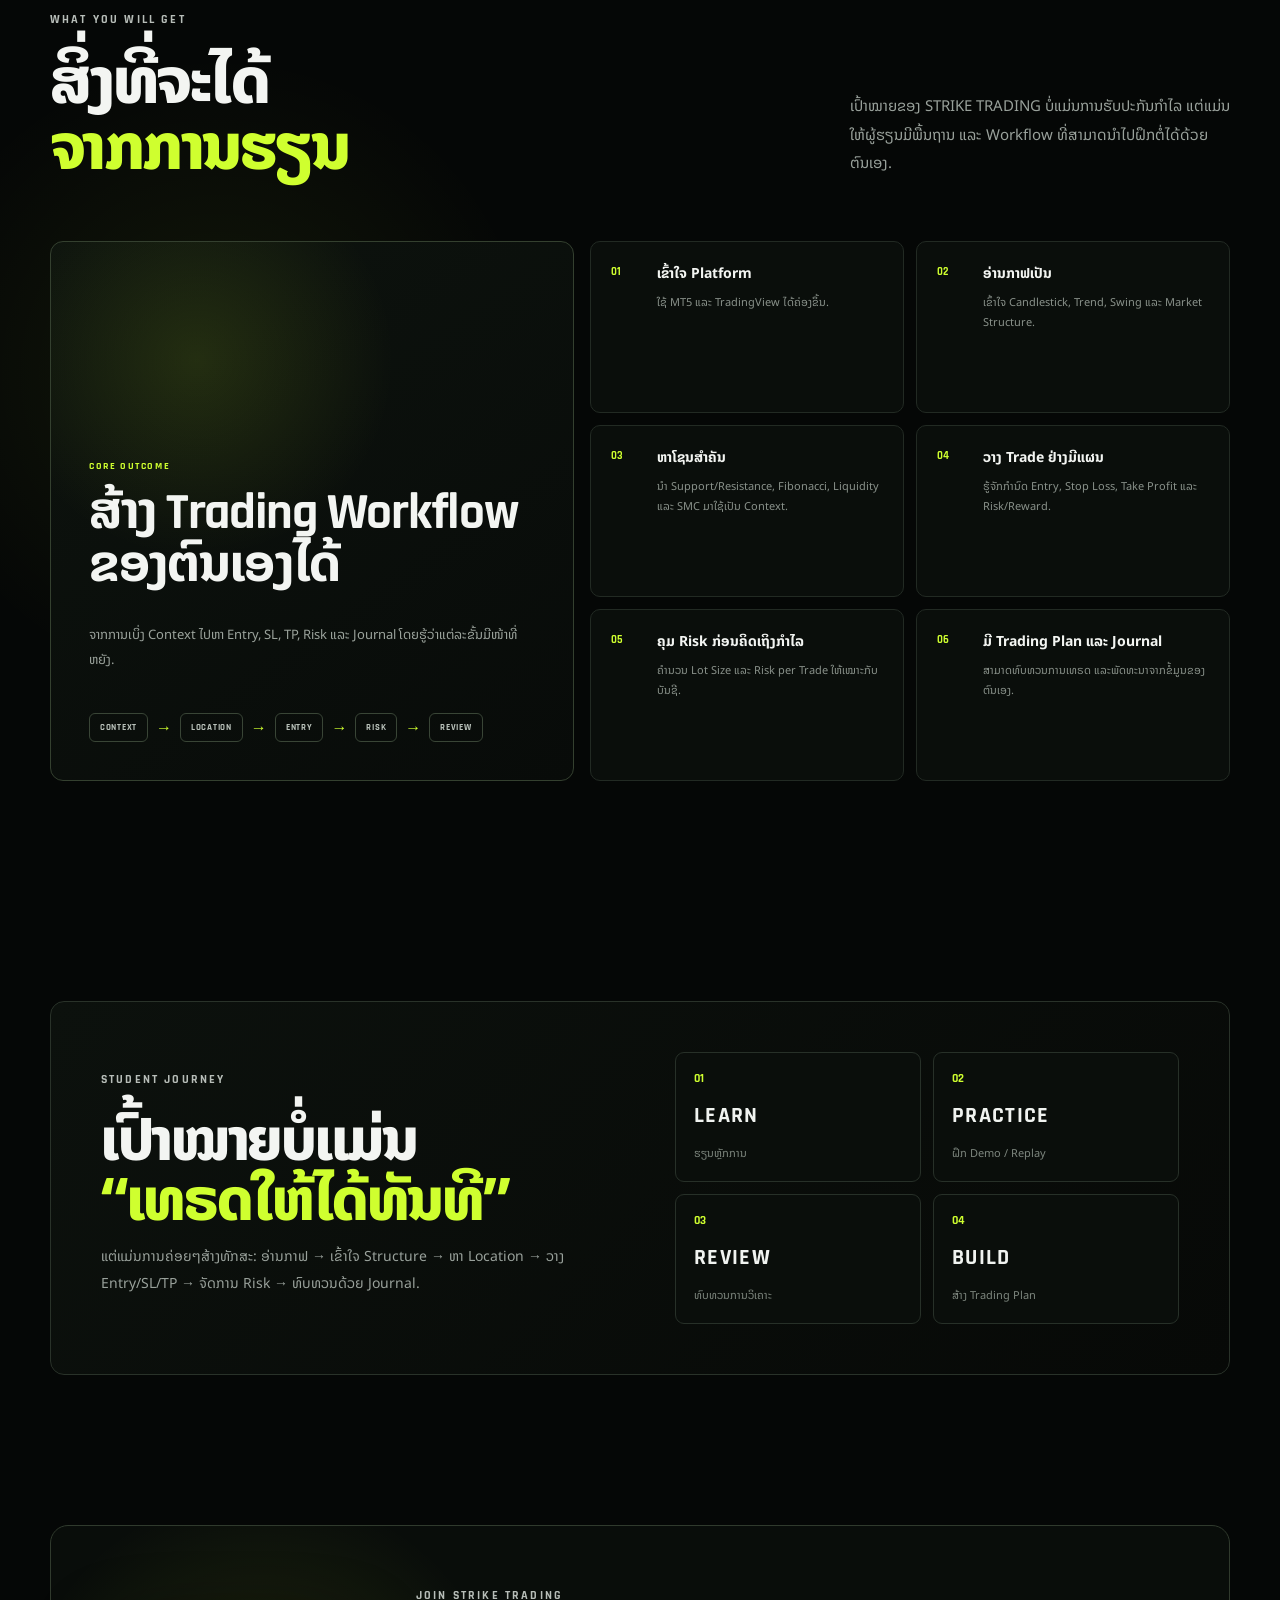
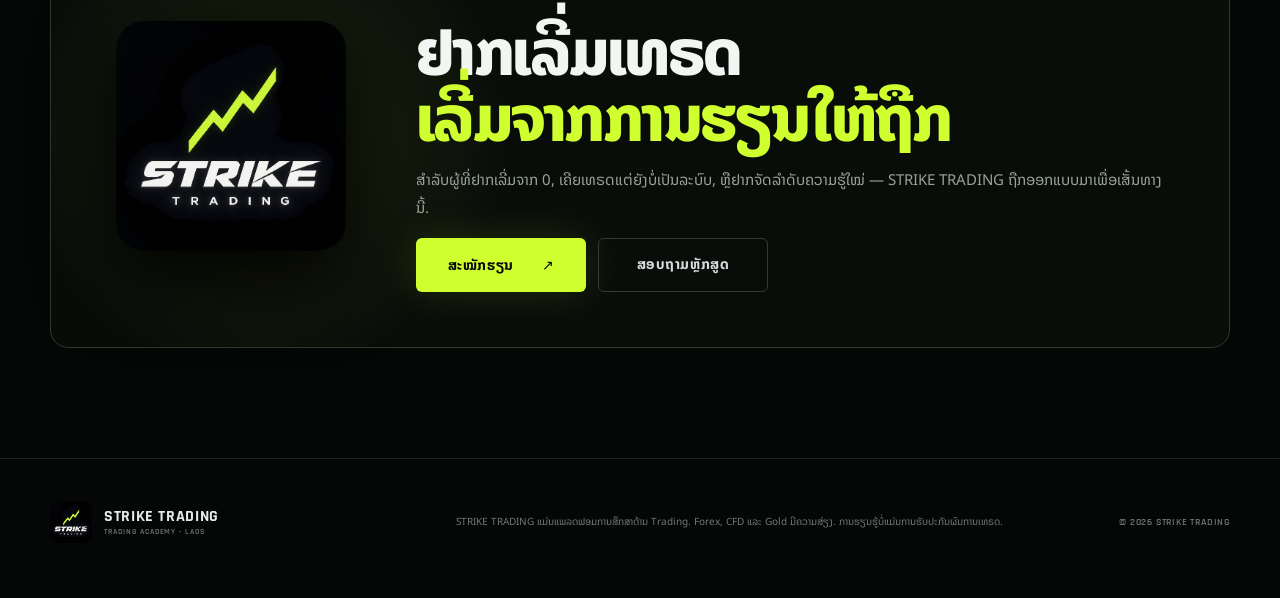
==== commit 46db3b16: "Add files via upload" ====
--- a/index.html
+++ b/index.html
@@ -10,6 +10,9 @@
   <link rel="icon" type="image/png" sizes="32x32" href="assets/favicon-32x32.png">
   <link rel="icon" type="image/png" sizes="48x48" href="assets/favicon-48x48.png">
   <link rel="apple-touch-icon" sizes="180x180" href="assets/apple-touch-icon.png">
+  <link rel="preconnect" href="https://fonts.googleapis.com">
+  <link rel="preconnect" href="https://fonts.gstatic.com" crossorigin>
+  <link href="https://fonts.googleapis.com/css2?family=Noto+Sans+Lao:wght@400;500;600;700;800&family=Rajdhani:wght@500;600;700&display=swap" rel="stylesheet">
   <link rel="stylesheet" href="styles.css" />
 </head>
 <body>
--- a/styles.css
+++ b/styles.css
@@ -521,3 +521,330 @@
   .course-bottom{align-items:flex-start;flex-direction:column}
   .syllabus-intro{align-items:flex-start;flex-direction:column}
 }
+
+
+/* =========================================================
+   V8 TYPOGRAPHY / VISUAL MATCH PATCH
+   Tuned to match the supplied STRIKE TRADING reference image
+   ========================================================= */
+
+/* Global font rendering */
+html{
+  -webkit-text-size-adjust:100%;
+  text-size-adjust:100%;
+}
+
+body{
+  font-family:"Noto Sans Lao",system-ui,-apple-system,BlinkMacSystemFont,"Segoe UI",Arial,sans-serif;
+  font-weight:400;
+  line-height:1.6;
+  letter-spacing:0;
+  -webkit-font-smoothing:antialiased;
+  -moz-osx-font-smoothing:grayscale;
+  text-rendering:optimizeLegibility;
+}
+
+/* Brand / English display typography */
+.brand,
+.eyebrow,
+.kicker,
+.hero-meta b,
+.hero-meta span,
+.nav-cta,
+.btn,
+.lesson h3,
+.lesson a,
+.curriculum-title small,
+.course-number,
+.back-link,
+.course-summary small,
+.course-summary span,
+.topic-no,
+.copyright{
+  font-family:"Rajdhani","Noto Sans Lao",sans-serif;
+}
+
+/* Header */
+.site-header{
+  min-height:76px;
+}
+
+.brand{
+  font-size:24px;
+  font-weight:700;
+  letter-spacing:.02em;
+}
+
+.brand span{
+  display:flex;
+  align-items:baseline;
+  gap:7px;
+}
+
+.brand b{
+  font-weight:700;
+}
+
+nav{
+  font-size:14px;
+  font-weight:600;
+}
+
+nav a{
+  white-space:nowrap;
+}
+
+/* Hero title: match the heavy, compact Lao display in the reference */
+.hero h1{
+  font-family:"Noto Sans Lao",system-ui,sans-serif;
+  font-weight:800;
+  font-size:clamp(66px,7.4vw,110px);
+  line-height:.98;
+  letter-spacing:-.055em;
+  margin:20px 0 18px;
+}
+
+.hero h1 strong{
+  font-family:"Noto Sans Lao",system-ui,sans-serif;
+  font-weight:800;
+  letter-spacing:-.055em;
+}
+
+.eyebrow{
+  font-size:13px;
+  font-weight:700;
+  letter-spacing:.18em;
+}
+
+.lead{
+  font-size:17px;
+  line-height:1.9;
+  font-weight:400;
+  color:#a8afa9;
+  max-width:760px;
+}
+
+.btn{
+  min-width:170px;
+  height:54px;
+  padding:0 28px;
+  font-size:14px;
+  font-weight:700;
+}
+
+.btn.primary{
+  font-family:"Noto Sans Lao","Rajdhani",sans-serif;
+  font-weight:700;
+}
+
+.hero-meta{
+  margin-top:48px;
+  padding-top:28px;
+}
+
+.hero-meta b{
+  font-size:24px;
+  line-height:1;
+  font-weight:700;
+}
+
+.hero-meta span{
+  font-family:"Noto Sans Lao",system-ui,sans-serif;
+  font-size:11px;
+  line-height:1.5;
+  letter-spacing:.02em;
+  text-transform:none;
+}
+
+/* Section headings */
+.section h2,
+.course-hero h1,
+.syllabus-intro h2{
+  font-family:"Noto Sans Lao","Rajdhani",sans-serif;
+  font-weight:800;
+  letter-spacing:-.04em;
+}
+
+.section h2{
+  line-height:1.02;
+}
+
+/* Cards */
+.lesson h3{
+  font-size:23px;
+  font-weight:700;
+  letter-spacing:0;
+}
+
+.lesson p,
+.audience-card p,
+.benefit-item p,
+.topic-card p{
+  font-family:"Noto Sans Lao",system-ui,sans-serif;
+  font-weight:400;
+}
+
+.lesson p{
+  font-size:13px;
+  line-height:1.85;
+}
+
+.lesson a{
+  font-size:11px;
+  font-weight:700;
+  letter-spacing:.11em;
+}
+
+/* Course detail pages */
+.course-hero h1{
+  font-family:"Rajdhani","Noto Sans Lao",sans-serif;
+  font-weight:700;
+  letter-spacing:-.03em;
+}
+
+.course-hero p{
+  font-family:"Noto Sans Lao",system-ui,sans-serif;
+  font-size:15px;
+  line-height:1.9;
+}
+
+.topic-card h3{
+  font-family:"Noto Sans Lao","Rajdhani",sans-serif;
+  font-weight:700;
+  font-size:16px;
+}
+
+/* Keep UI stable across Safari / Chrome / Edge / Firefox */
+@supports ((-webkit-font-smoothing:antialiased)){
+  body{
+    -webkit-font-smoothing:antialiased;
+  }
+}
+
+@media(max-width:980px){
+  .hero h1{
+    font-size:clamp(58px,10vw,86px);
+    letter-spacing:-.045em;
+  }
+}
+
+@media(max-width:620px){
+  .brand{
+    font-size:19px;
+  }
+
+  .hero h1{
+    font-size:clamp(48px,14vw,68px);
+    line-height:1;
+    letter-spacing:-.04em;
+  }
+
+  .lead{
+    font-size:14px;
+    line-height:1.8;
+  }
+
+  .btn{
+    min-width:0;
+    height:50px;
+    font-size:13px;
+  }
+
+  .hero-meta{
+    gap:18px;
+    margin-top:34px;
+  }
+
+  .hero-meta b{
+    font-size:19px;
+  }
+
+  .hero-meta span{
+    font-size:10px;
+  }
+}
+
+
+/* =========================================================
+   V9 SAFARI / IOS FONT CONSISTENCY FIX
+   Fonts are loaded with <link> in every HTML page.
+   ========================================================= */
+
+html, body {
+  font-family: "Noto Sans Lao", sans-serif;
+  font-synthesis: none;
+  -webkit-font-smoothing: antialiased;
+  -moz-osx-font-smoothing: grayscale;
+}
+
+body,
+button,
+input,
+select,
+textarea,
+.hero h1,
+.hero h1 strong,
+.section h2,
+.section h2 strong,
+.lead,
+nav,
+.hero-meta span,
+.lesson p,
+.audience-card,
+.audience-card p,
+.benefit-item,
+.benefit-item p,
+.topic-card,
+.topic-card h3,
+.topic-card p,
+.course-hero p {
+  font-family: "Noto Sans Lao", sans-serif !important;
+  font-synthesis: none;
+}
+
+/* Force real requested weights instead of browser-synthesized bold */
+.hero h1,
+.hero h1 strong,
+.section h2,
+.section h2 strong {
+  font-weight: 800 !important;
+}
+
+nav,
+.btn,
+.nav-cta,
+.topic-card h3 {
+  font-weight: 700;
+}
+
+/* English display/UI font */
+.brand,
+.eyebrow,
+.kicker,
+.hero-meta b,
+.lesson h3,
+.lesson a,
+.curriculum-title small,
+.course-number,
+.back-link,
+.course-summary small,
+.course-summary span,
+.topic-no,
+.copyright {
+  font-family: "Rajdhani", "Noto Sans Lao", sans-serif !important;
+  font-synthesis: none;
+}
+
+/* iOS Safari text autosizing can otherwise alter Lao proportions */
+@supports (-webkit-touch-callout: none) {
+  html {
+    -webkit-text-size-adjust: 100%;
+  }
+
+  .hero h1,
+  .hero h1 strong {
+    font-family: "Noto Sans Lao", sans-serif !important;
+    font-weight: 800 !important;
+    font-synthesis: none;
+  }
+}
